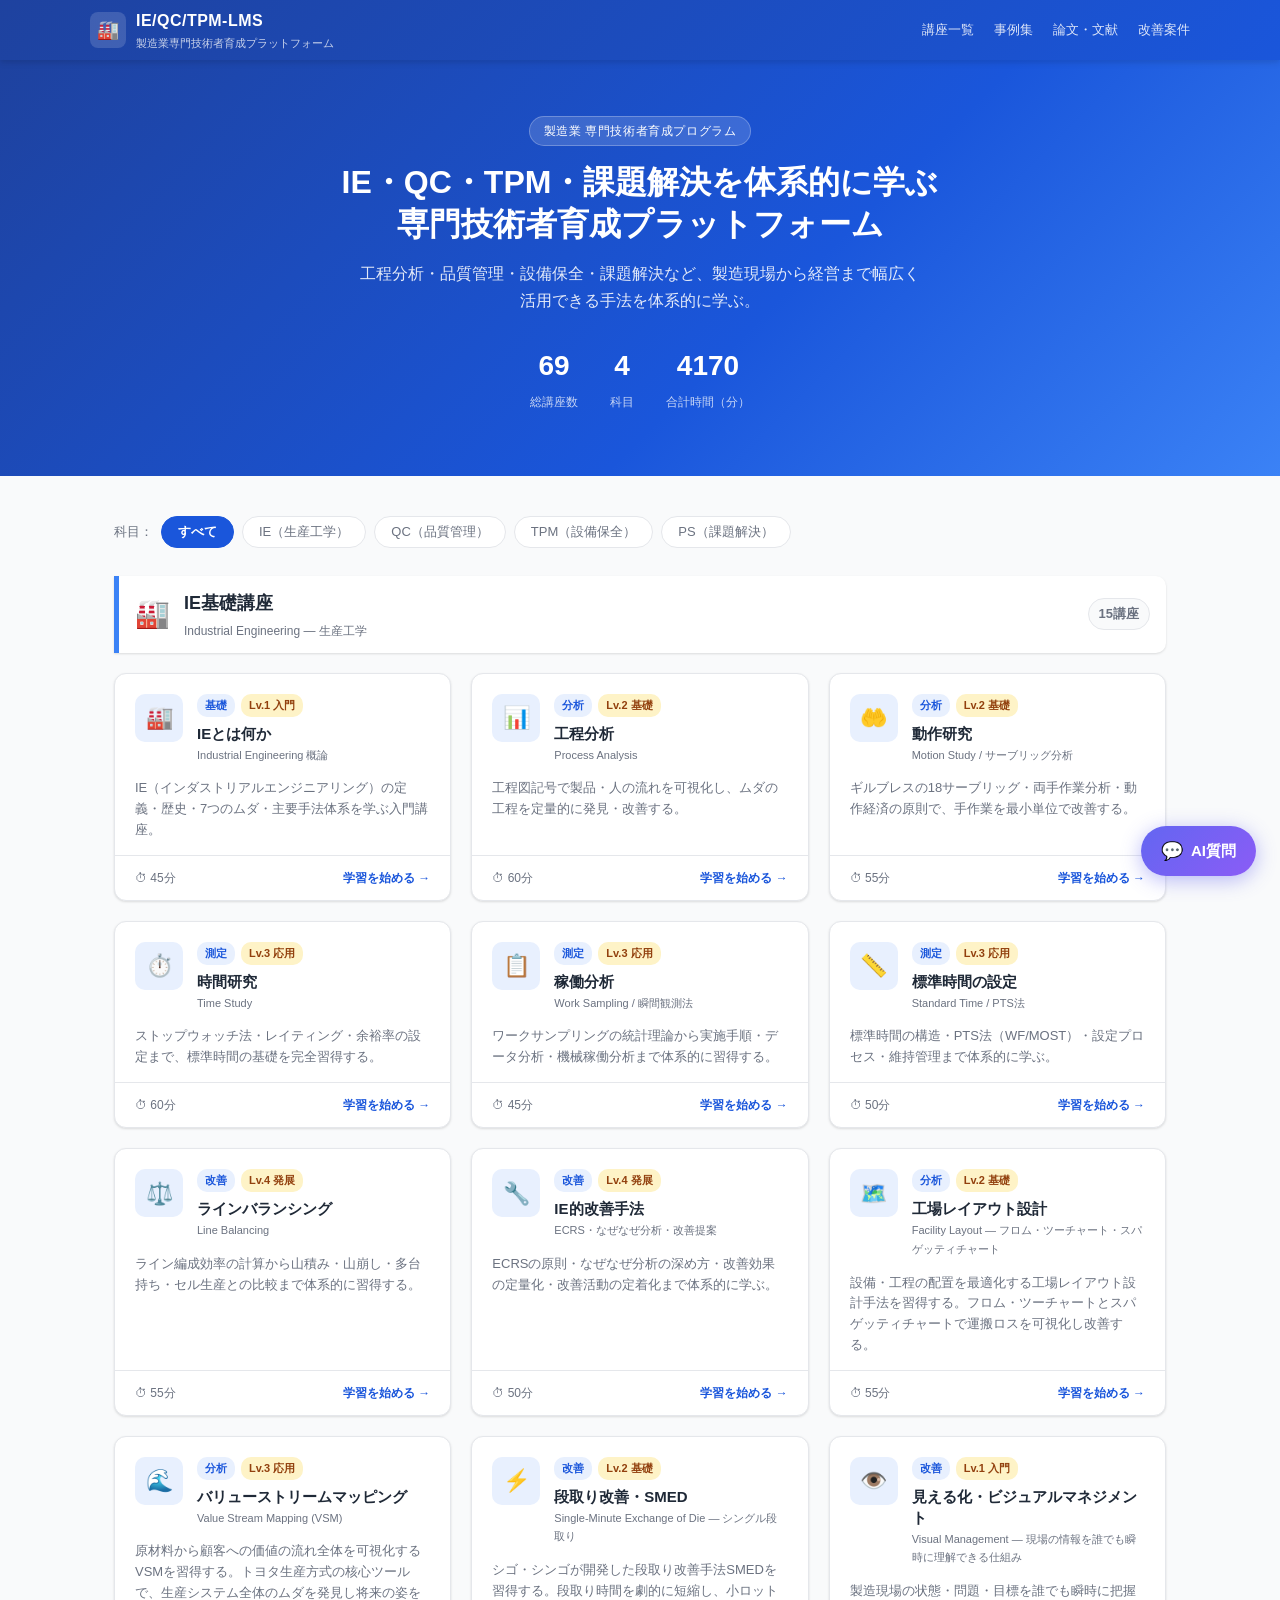
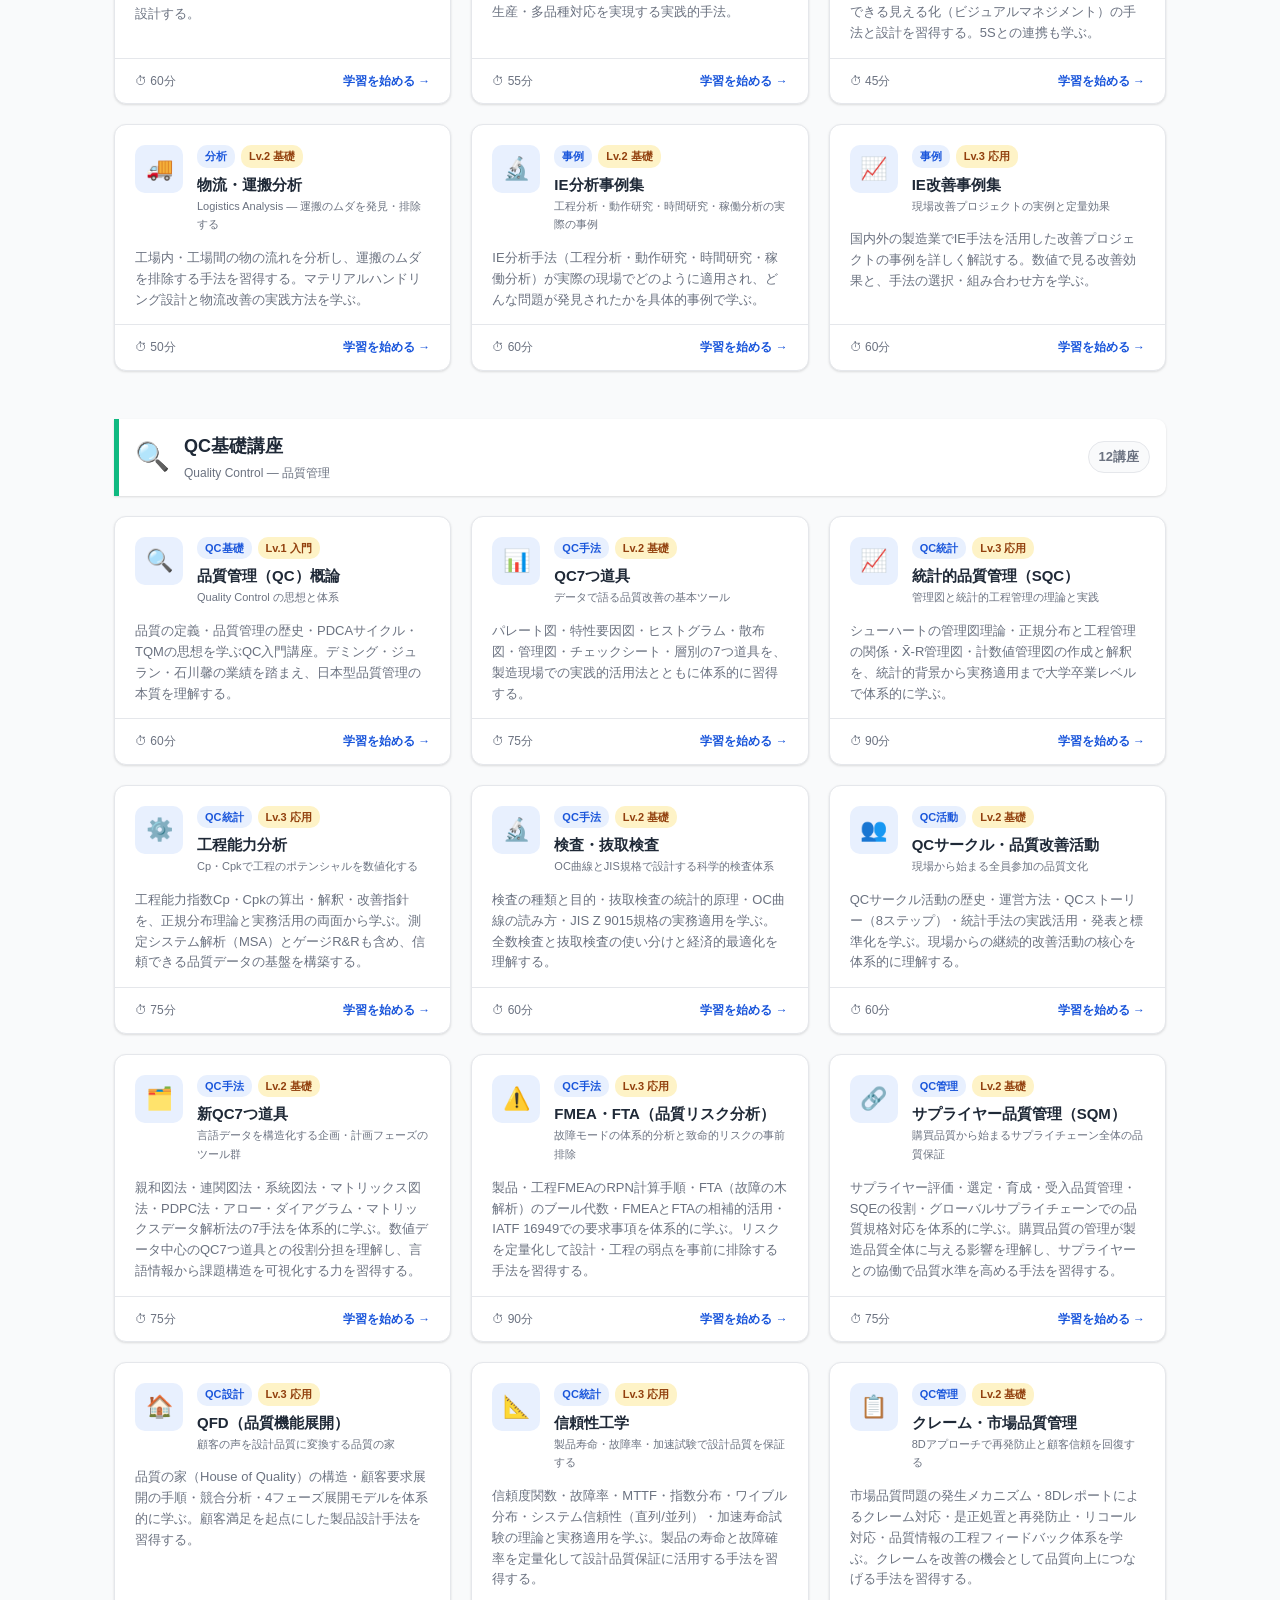
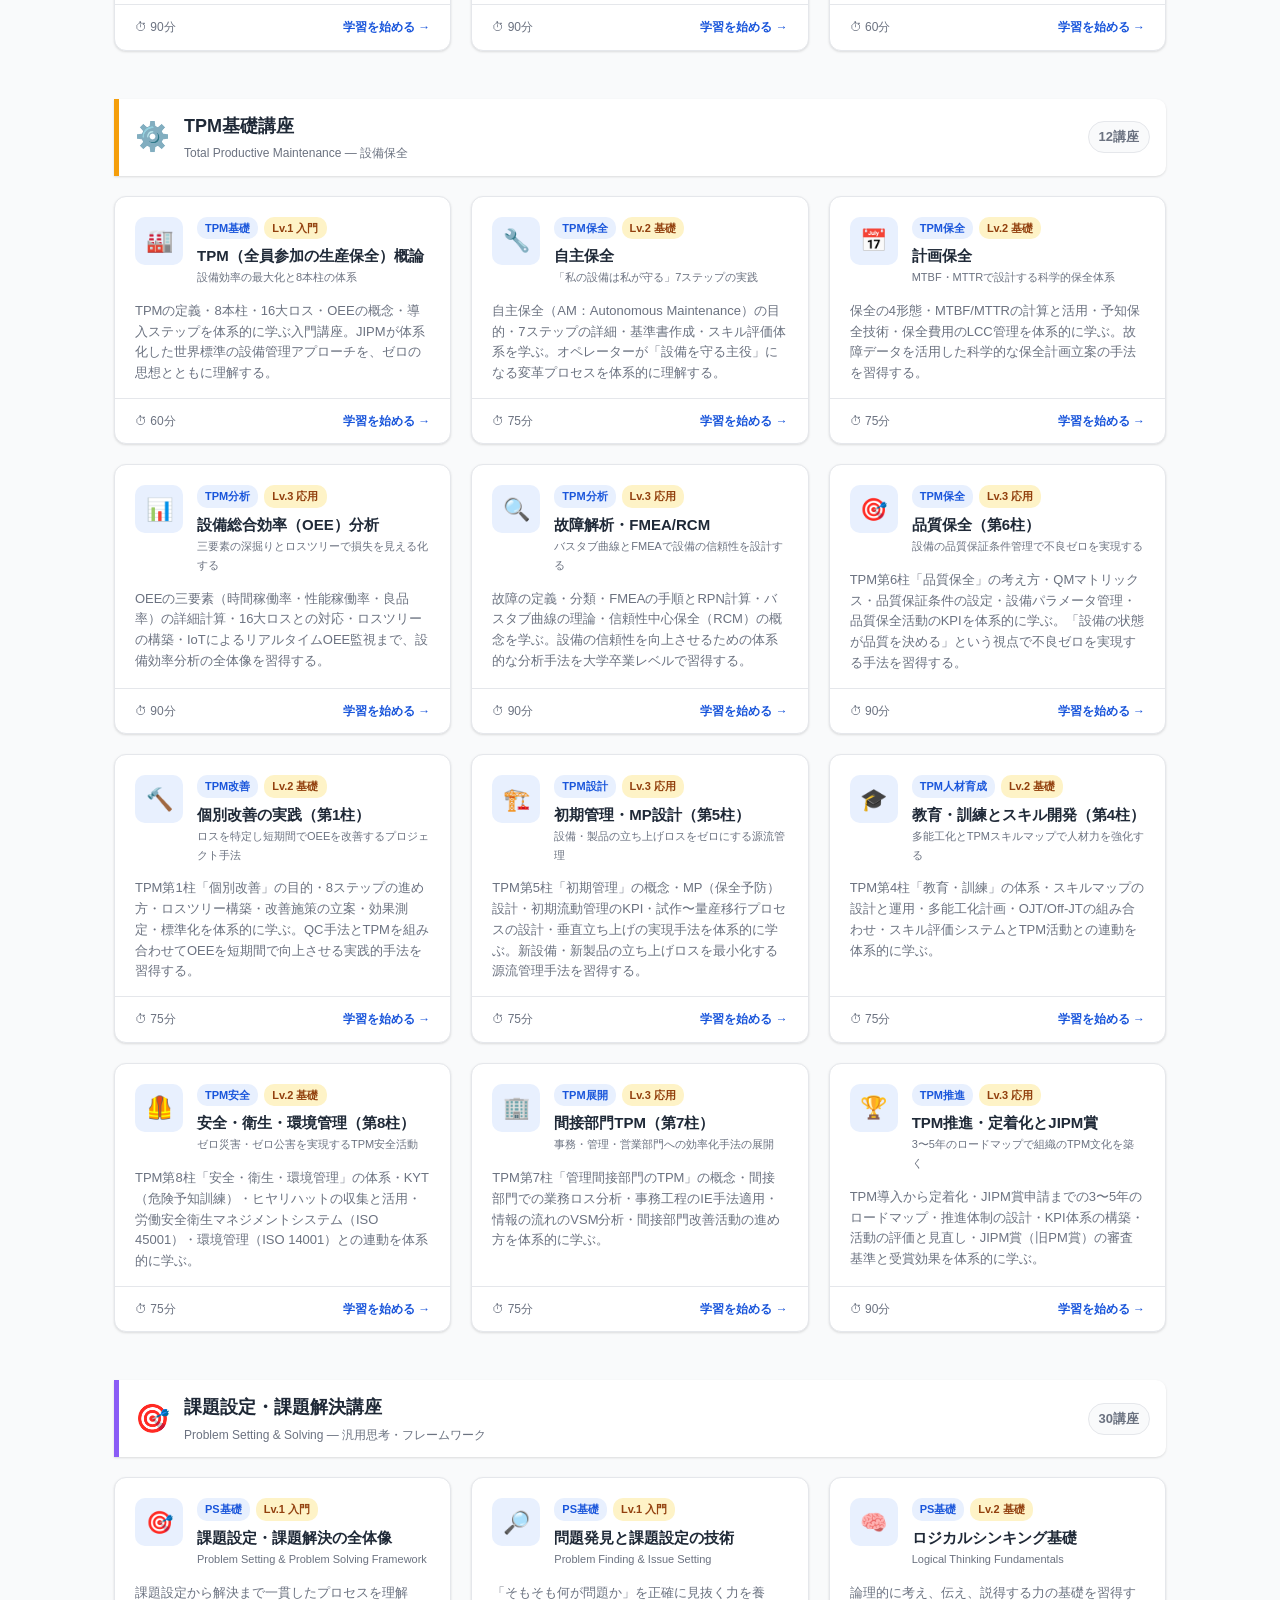
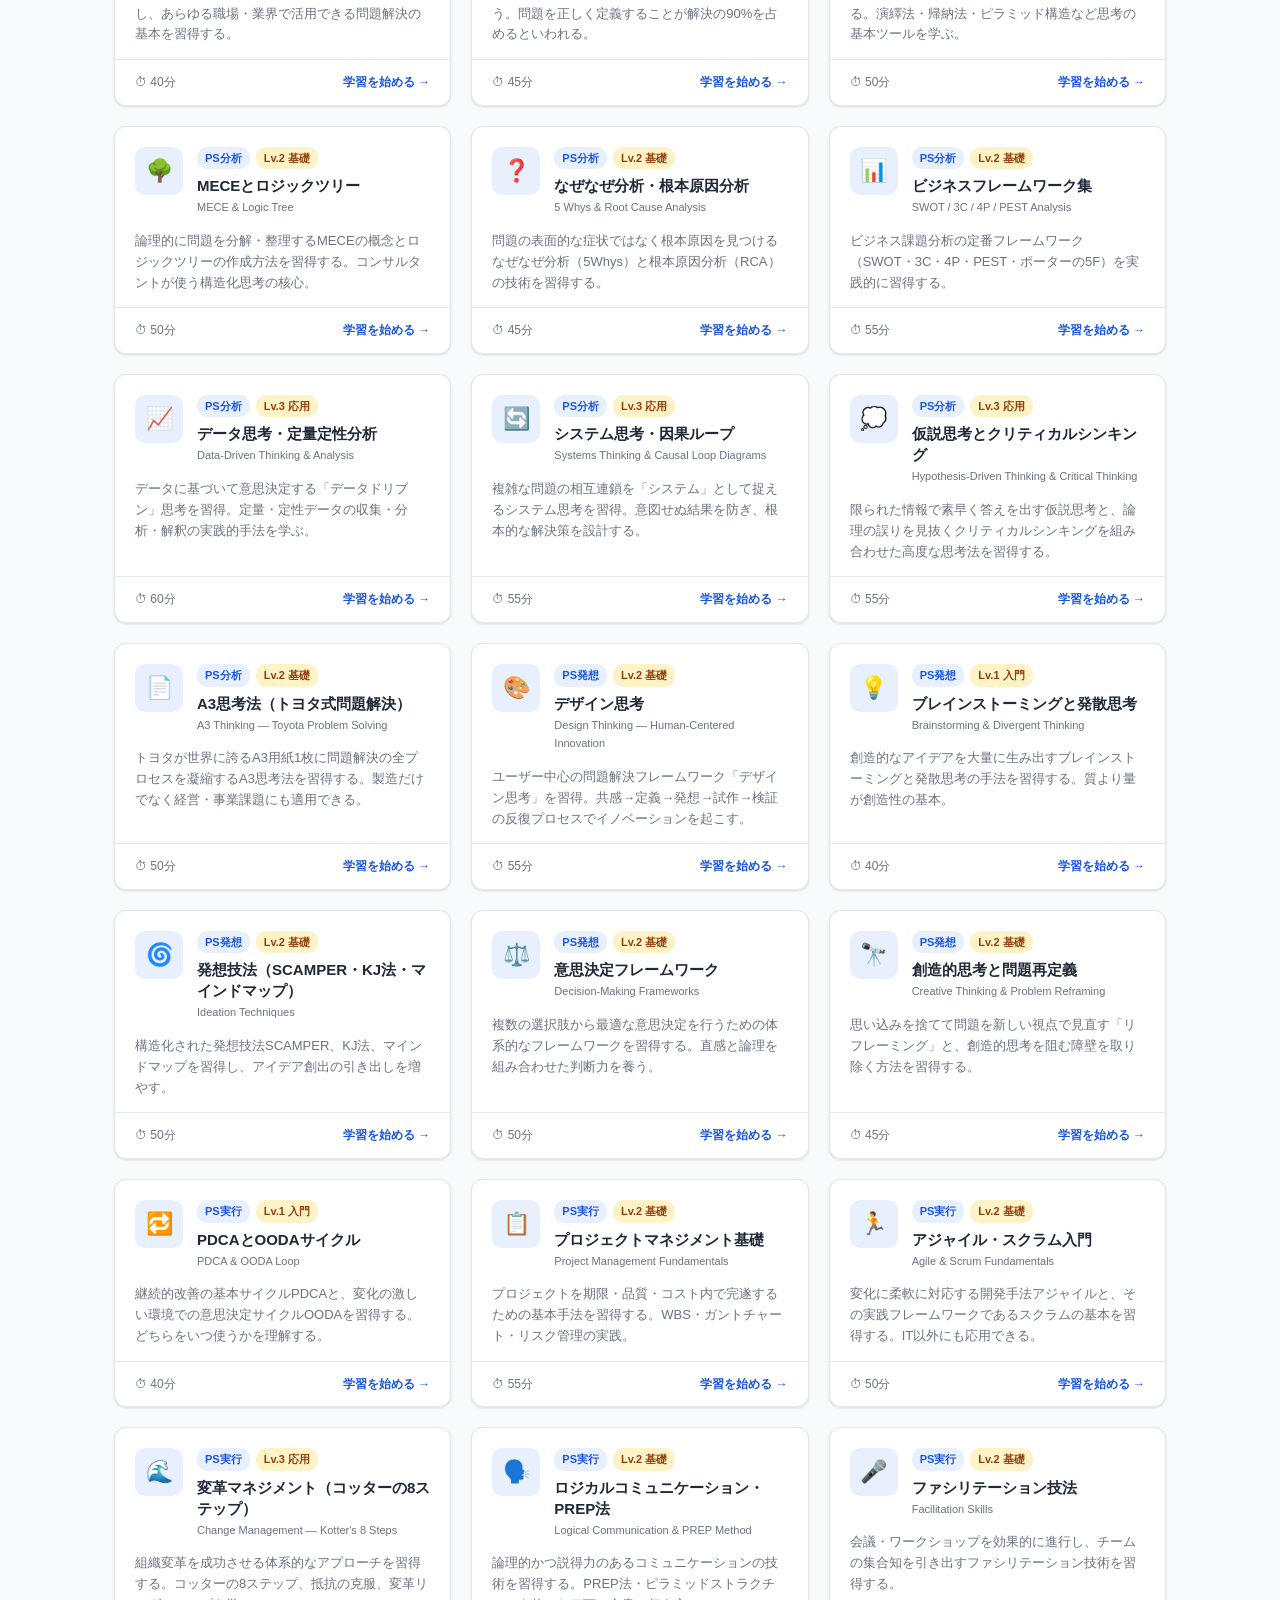
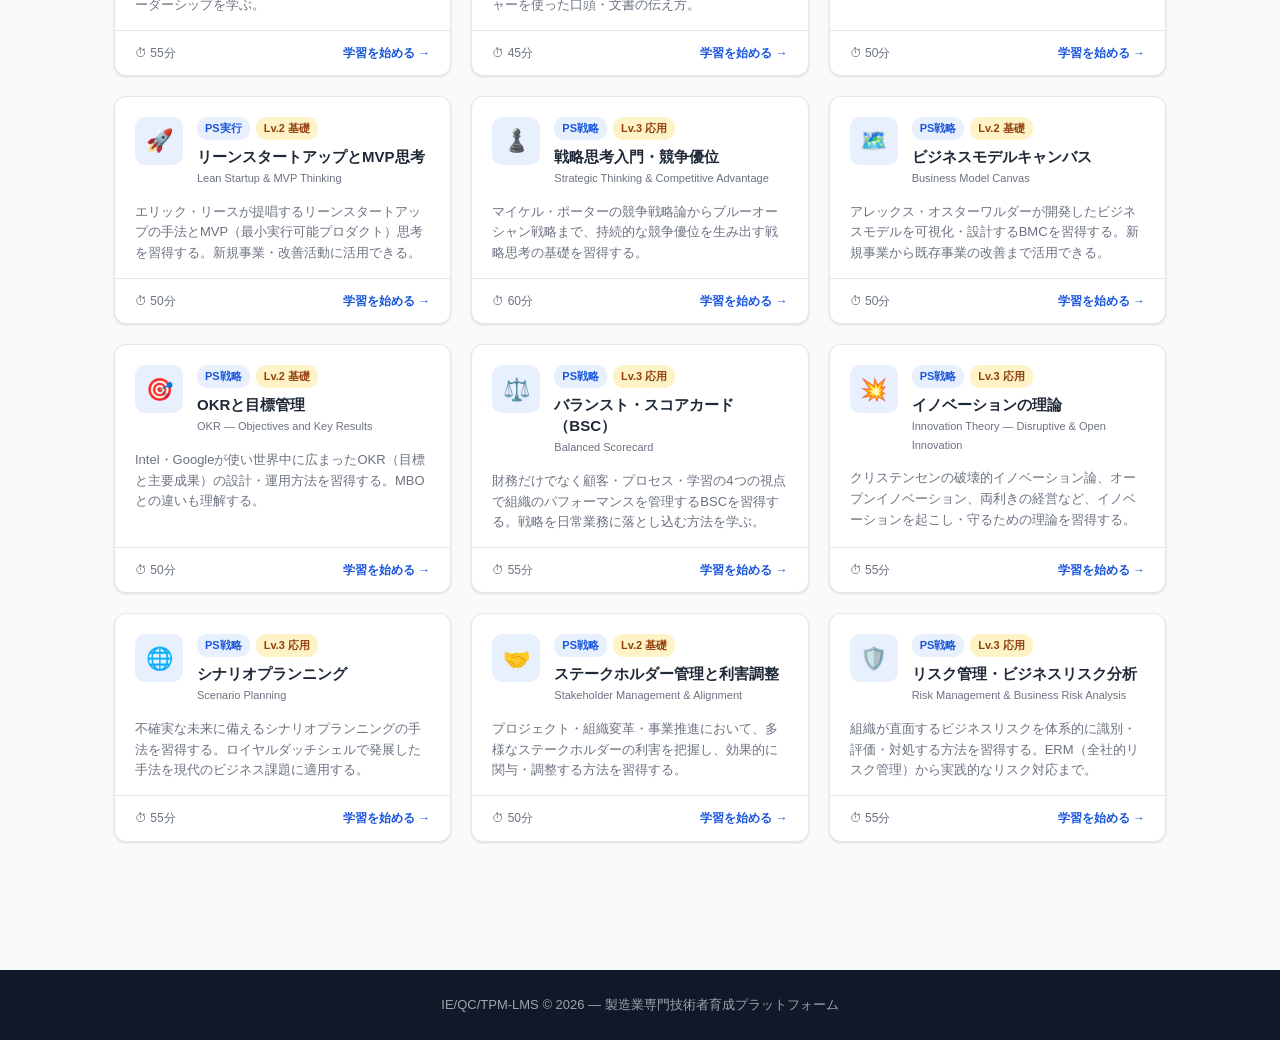
==== index.html @ da539827 "Initial commit: IE-LMS frontend" ====
<!DOCTYPE html>
<html lang="ja">
<head>
  <meta charset="UTF-8">
  <meta name="viewport" content="width=device-width, initial-scale=1.0">
  <title>IE/QC/TPM-LMS | 製造業専門技術者育成プラットフォーム</title>
  <link rel="stylesheet" href="style.css">
</head>
<body>

<header class="site-header">
  <div class="header-inner">
    <a href="index.html" class="site-logo">
      <div class="logo-icon">🏭</div>
      <div>
        <div class="logo-text">IE/QC/TPM-LMS</div>
        <div class="logo-sub">製造業専門技術者育成プラットフォーム</div>
      </div>
    </a>
    <nav class="header-nav">
      <a href="index.html" class="nav-link">講座一覧</a>
      <a href="cases.html" class="nav-link">事例集</a>
      <a href="papers.html" class="nav-link">論文・文献</a>
      <a href="improvements.html" class="nav-link">改善案件</a>
    </nav>
  </div>
</header>

<section class="hero">
  <div class="hero-badge">製造業 専門技術者育成プログラム</div>
  <h1>IE・QC・TPM・課題解決を体系的に学ぶ<br>専門技術者育成プラットフォーム</h1>
  <p>工程分析・品質管理・設備保全・課題解決など、製造現場から経営まで幅広く活用できる手法を体系的に学ぶ。</p>
  <div class="hero-stats">
    <div class="stat">
      <div class="stat-num" id="total-courses">0</div>
      <div class="stat-label">総講座数</div>
    </div>
    <div class="stat">
      <div class="stat-num">4</div>
      <div class="stat-label">科目</div>
    </div>
    <div class="stat">
      <div class="stat-num" id="total-minutes">0</div>
      <div class="stat-label">合計時間（分）</div>
    </div>
  </div>
</section>

<main class="main-content">

  <div class="filter-row">
    <span class="filter-label">科目：</span>
    <button class="filter-btn active" data-filter="all">すべて</button>
    <button class="filter-btn" data-filter="IE">IE（生産工学）</button>
    <button class="filter-btn" data-filter="QC">QC（品質管理）</button>
    <button class="filter-btn" data-filter="TPM">TPM（設備保全）</button>
    <button class="filter-btn" data-filter="PS">PS（課題解決）</button>
  </div>

  <div id="courses-container"></div>

</main>

<footer class="site-footer">
  <p>IE/QC/TPM-LMS &copy; 2026 — 製造業専門技術者育成プラットフォーム</p>
</footer>

<script src="data/ie_additional_courses.js"></script>
<script src="data/qc_courses.js"></script>
<script src="data/tpm_courses.js"></script>
<script src="data/ps_courses.js"></script>
<script src="data/courses.js"></script>
<script>
  const LEVEL_LABELS = ['', '入門', '基礎', '応用', '発展'];
  const SUBJECT_CONFIG = {
    IE:  { label: 'IE基礎講座',  subtitle: 'Industrial Engineering — 生産工学', icon: '🏭', color: '#3b82f6' },
    QC:  { label: 'QC基礎講座',  subtitle: 'Quality Control — 品質管理',        icon: '🔍', color: '#10b981' },
    TPM: { label: 'TPM基礎講座', subtitle: 'Total Productive Maintenance — 設備保全', icon: '⚙️', color: '#f59e0b' },
    PS:  { label: '課題設定・課題解決講座', subtitle: 'Problem Setting & Solving — 汎用思考・フレームワーク', icon: '🎯', color: '#8b5cf6' },
  };

  function getCourseSubject(c) {
    return c.subject || 'IE';
  }

  function calcTotalMinutes() {
    return COURSES.reduce((sum, c) => {
      const m = parseInt(c.duration);
      return sum + (isNaN(m) ? 0 : m);
    }, 0);
  }

  function renderCard(c) {
    return `
      <a href="course.html?id=${c.id}" class="course-card">
        <div class="card-header">
          <div class="card-icon">${c.icon}</div>
          <div class="card-meta">
            <div class="card-badges">
              <span class="badge badge-category">${c.category}</span>
              <span class="badge badge-level">Lv.${c.level} ${LEVEL_LABELS[c.level]}</span>
            </div>
            <div class="card-title">${c.title}</div>
            <div class="card-subtitle">${c.subtitle}</div>
          </div>
        </div>
        <div class="card-body">
          <div class="card-desc">${c.description}</div>
        </div>
        <div class="card-footer">
          <span class="card-duration">⏱ ${c.duration}</span>
          <span class="card-cta">学習を始める →</span>
        </div>
      </a>
    `;
  }

  function renderSubjectSection(subject, courses) {
    const cfg = SUBJECT_CONFIG[subject] || { label: subject + '講座', subtitle: '', icon: '📚', color: '#6b7280' };
    return `
      <div class="subject-section" data-subject="${subject}">
        <div class="subject-header" style="border-left-color: ${cfg.color}">
          <div class="subject-header-left">
            <span class="subject-icon">${cfg.icon}</span>
            <div>
              <div class="subject-title">${cfg.label}</div>
              <div class="subject-subtitle">${cfg.subtitle}</div>
            </div>
          </div>
          <span class="subject-count">${courses.length}講座</span>
        </div>
        <div class="courses-grid">
          ${courses.map(renderCard).join('')}
        </div>
      </div>
    `;
  }

  function renderAll(filter) {
    const container = document.getElementById('courses-container');
    const filtered = filter === 'all' ? COURSES : COURSES.filter(c => getCourseSubject(c) === filter);

    if (filter !== 'all') {
      // 単一科目の場合はグリッドのみ
      container.innerHTML = `<div class="courses-grid">${filtered.map(renderCard).join('')}</div>`;
      return;
    }

    // すべて表示の場合は科目別セクション
    const subjects = ['IE', 'QC', 'TPM', 'PS'];
    container.innerHTML = subjects.map(subj => {
      const subCourses = filtered.filter(c => getCourseSubject(c) === subj);
      return subCourses.length > 0 ? renderSubjectSection(subj, subCourses) : '';
    }).join('');
  }

  // Init stats
  document.getElementById('total-courses').textContent = COURSES.length;
  document.getElementById('total-minutes').textContent = calcTotalMinutes();

  // Filter buttons
  document.querySelectorAll('.filter-btn').forEach(btn => {
    btn.addEventListener('click', () => {
      document.querySelectorAll('.filter-btn').forEach(b => b.classList.remove('active'));
      btn.classList.add('active');
      renderAll(btn.dataset.filter);
    });
  });

  renderAll('all');
</script>


<link rel="stylesheet" href="chat-widget.css">
<script src="chat-widget.js"></script>
</body>
</html>
---- style.css ----
* {
  box-sizing: border-box;
  margin: 0;
  padding: 0;
}

:root {
  --primary: #1a56db;
  --primary-dark: #1e429f;
  --primary-light: #e8f0fe;
  --accent: #f97316;
  --text: #1f2937;
  --text-muted: #6b7280;
  --border: #e5e7eb;
  --bg: #f9fafb;
  --white: #ffffff;
  --success: #059669;
  --shadow: 0 1px 3px rgba(0,0,0,0.08), 0 1px 2px rgba(0,0,0,0.05);
  --shadow-md: 0 4px 6px rgba(0,0,0,0.07), 0 2px 4px rgba(0,0,0,0.05);
  --shadow-lg: 0 10px 15px rgba(0,0,0,0.08), 0 4px 6px rgba(0,0,0,0.04);
}

body {
  font-family: 'Hiragino Sans', 'Noto Sans JP', 'Yu Gothic', -apple-system, sans-serif;
  background: var(--bg);
  color: var(--text);
  line-height: 1.7;
  font-size: 15px;
}

/* ===== HEADER ===== */
.site-header {
  background: linear-gradient(135deg, var(--primary-dark) 0%, var(--primary) 100%);
  color: var(--white);
  padding: 0 24px;
  position: sticky;
  top: 0;
  z-index: 100;
  box-shadow: var(--shadow-md);
}

.header-inner {
  max-width: 1100px;
  margin: 0 auto;
  display: flex;
  align-items: center;
  justify-content: space-between;
  height: 60px;
}

.site-logo {
  display: flex;
  align-items: center;
  gap: 10px;
  text-decoration: none;
  color: var(--white);
}

.logo-icon {
  background: rgba(255,255,255,0.15);
  border-radius: 8px;
  width: 36px;
  height: 36px;
  display: flex;
  align-items: center;
  justify-content: center;
  font-size: 18px;
}

.logo-text {
  font-size: 16px;
  font-weight: 700;
  letter-spacing: 0.03em;
}

.logo-sub {
  font-size: 11px;
  opacity: 0.75;
  font-weight: 400;
}

.header-nav {
  display: flex;
  align-items: center;
  gap: 20px;
}

.nav-link {
  color: rgba(255,255,255,0.85);
  text-decoration: none;
  font-size: 13px;
  transition: color 0.2s;
}

.nav-link:hover {
  color: var(--white);
}

/* ===== HERO ===== */
.hero {
  background: linear-gradient(135deg, var(--primary-dark) 0%, var(--primary) 60%, #3b82f6 100%);
  color: var(--white);
  padding: 56px 24px 64px;
  text-align: center;
}

.hero-badge {
  display: inline-block;
  background: rgba(255,255,255,0.15);
  border: 1px solid rgba(255,255,255,0.25);
  border-radius: 20px;
  padding: 4px 14px;
  font-size: 12px;
  letter-spacing: 0.05em;
  margin-bottom: 16px;
}

.hero h1 {
  font-size: 32px;
  font-weight: 800;
  line-height: 1.3;
  margin-bottom: 14px;
}

.hero p {
  font-size: 16px;
  opacity: 0.88;
  max-width: 560px;
  margin: 0 auto 28px;
}

.hero-stats {
  display: flex;
  justify-content: center;
  gap: 32px;
  flex-wrap: wrap;
}

.stat {
  text-align: center;
}

.stat-num {
  font-size: 28px;
  font-weight: 800;
}

.stat-label {
  font-size: 12px;
  opacity: 0.75;
  margin-top: 2px;
}

/* ===== MAIN CONTENT ===== */
.main-content {
  max-width: 1100px;
  margin: 0 auto;
  padding: 40px 24px 80px;
}

/* ===== FILTER TABS ===== */
.filter-row {
  display: flex;
  align-items: center;
  gap: 8px;
  margin-bottom: 28px;
  flex-wrap: wrap;
}

.filter-label {
  font-size: 13px;
  color: var(--text-muted);
  font-weight: 500;
}

.filter-btn {
  padding: 6px 16px;
  border-radius: 20px;
  border: 1px solid var(--border);
  background: var(--white);
  color: var(--text-muted);
  font-size: 13px;
  cursor: pointer;
  transition: all 0.18s;
  font-family: inherit;
}

.filter-btn:hover {
  border-color: var(--primary);
  color: var(--primary);
}

.filter-btn.active {
  background: var(--primary);
  border-color: var(--primary);
  color: var(--white);
  font-weight: 600;
}

/* ===== SUBJECT SECTION HEADERS ===== */
.subject-section {
  margin-bottom: 48px;
}

.subject-header {
  display: flex;
  align-items: center;
  justify-content: space-between;
  border-left: 5px solid var(--primary);
  padding: 12px 16px;
  background: var(--white);
  border-radius: 0 10px 10px 0;
  margin-bottom: 20px;
  box-shadow: var(--shadow);
}

.subject-header-left {
  display: flex;
  align-items: center;
  gap: 14px;
}

.subject-icon {
  font-size: 28px;
  line-height: 1;
}

.subject-title {
  font-size: 18px;
  font-weight: 700;
  color: var(--text);
}

.subject-subtitle {
  font-size: 12px;
  color: var(--text-muted);
  margin-top: 2px;
}

.subject-count {
  font-size: 13px;
  font-weight: 600;
  color: var(--text-muted);
  background: var(--bg);
  padding: 4px 10px;
  border-radius: 20px;
  border: 1px solid var(--border);
}

/* ===== PS subject filter active color ===== */
.filter-btn[data-filter="PS"].active {
  background: #8b5cf6;
  color: #fff;
  border-color: #8b5cf6;
}

/* ===== COURSE GRID ===== */
.section-title {
  font-size: 20px;
  font-weight: 700;
  margin-bottom: 20px;
  display: flex;
  align-items: center;
  gap: 10px;
}

.section-title::after {
  content: '';
  flex: 1;
  height: 1px;
  background: var(--border);
}

.courses-grid {
  display: grid;
  grid-template-columns: repeat(auto-fill, minmax(300px, 1fr));
  gap: 20px;
}

.course-card {
  background: var(--white);
  border: 1px solid var(--border);
  border-radius: 12px;
  overflow: hidden;
  box-shadow: var(--shadow);
  transition: box-shadow 0.2s, transform 0.2s;
  display: flex;
  flex-direction: column;
  text-decoration: none;
  color: inherit;
}

.course-card:hover {
  box-shadow: var(--shadow-lg);
  transform: translateY(-2px);
}

.card-header {
  padding: 20px 20px 14px;
  display: flex;
  align-items: flex-start;
  gap: 14px;
}

.card-icon {
  width: 48px;
  height: 48px;
  border-radius: 10px;
  background: var(--primary-light);
  display: flex;
  align-items: center;
  justify-content: center;
  font-size: 22px;
  flex-shrink: 0;
}

.card-meta {
  flex: 1;
}

.card-badges {
  display: flex;
  gap: 6px;
  margin-bottom: 6px;
}

.badge {
  font-size: 11px;
  padding: 2px 8px;
  border-radius: 10px;
  font-weight: 600;
}

.badge-category {
  background: var(--primary-light);
  color: var(--primary);
}

.badge-level {
  background: #fef3c7;
  color: #92400e;
}

.card-title {
  font-size: 15px;
  font-weight: 700;
  line-height: 1.4;
  margin-bottom: 2px;
}

.card-subtitle {
  font-size: 11px;
  color: var(--text-muted);
}

.card-body {
  padding: 0 20px 14px;
  flex: 1;
}

.card-desc {
  font-size: 13px;
  color: var(--text-muted);
  line-height: 1.6;
}

.card-footer {
  padding: 12px 20px;
  border-top: 1px solid var(--border);
  display: flex;
  align-items: center;
  justify-content: space-between;
}

.card-duration {
  font-size: 12px;
  color: var(--text-muted);
  display: flex;
  align-items: center;
  gap: 4px;
}

.card-cta {
  font-size: 12px;
  font-weight: 600;
  color: var(--primary);
  display: flex;
  align-items: center;
  gap: 4px;
}

/* ===== COURSE DETAIL PAGE ===== */
.back-link {
  display: inline-flex;
  align-items: center;
  gap: 6px;
  color: var(--primary);
  text-decoration: none;
  font-size: 14px;
  font-weight: 500;
  margin-bottom: 24px;
  transition: opacity 0.2s;
}

.back-link:hover {
  opacity: 0.75;
}

.course-layout {
  display: grid;
  grid-template-columns: 1fr 280px;
  gap: 32px;
  align-items: start;
}

@media (max-width: 768px) {
  .course-layout {
    grid-template-columns: 1fr;
  }
}

.course-main {}

.course-hero {
  background: linear-gradient(135deg, var(--primary-dark) 0%, var(--primary) 100%);
  color: var(--white);
  border-radius: 14px;
  padding: 32px;
  margin-bottom: 28px;
}

.course-hero-icon {
  font-size: 40px;
  margin-bottom: 14px;
}

.course-hero-badge {
  display: inline-flex;
  gap: 8px;
  margin-bottom: 12px;
}

.course-hero h1 {
  font-size: 24px;
  font-weight: 800;
  margin-bottom: 6px;
  line-height: 1.3;
}

.course-hero-sub {
  font-size: 14px;
  opacity: 0.8;
  margin-bottom: 16px;
}

.course-hero-desc {
  font-size: 15px;
  opacity: 0.9;
  line-height: 1.7;
}

.course-hero-meta {
  display: flex;
  gap: 20px;
  margin-top: 20px;
  font-size: 13px;
  opacity: 0.85;
}

/* ===== OBJECTIVES ===== */
.objectives-box {
  background: var(--white);
  border: 1px solid var(--border);
  border-radius: 12px;
  padding: 22px 24px;
  margin-bottom: 24px;
  box-shadow: var(--shadow);
}

.objectives-box h3 {
  font-size: 14px;
  font-weight: 700;
  color: var(--primary);
  margin-bottom: 12px;
  display: flex;
  align-items: center;
  gap: 6px;
}

.objectives-list {
  list-style: none;
}

.objectives-list li {
  display: flex;
  align-items: flex-start;
  gap: 8px;
  font-size: 14px;
  padding: 5px 0;
}

.objectives-list li::before {
  content: '✓';
  color: var(--success);
  font-weight: 700;
  flex-shrink: 0;
  margin-top: 1px;
}

/* ===== SECTION CONTENT ===== */
.section-block {
  background: var(--white);
  border: 1px solid var(--border);
  border-radius: 12px;
  margin-bottom: 20px;
  box-shadow: var(--shadow);
  overflow: hidden;
}

/* Audio player panel */
.audio-panel {
  background: linear-gradient(135deg, #f0f0ff 0%, #faf5ff 100%);
  border: 1.5px solid #c4b5fd;
  border-radius: 14px;
  margin-bottom: 24px;
  overflow: hidden;
}

.audio-panel-header {
  display: flex;
  align-items: center;
  gap: 12px;
  padding: 16px 20px;
  border-bottom: 1px solid #ddd6fe;
}

.audio-panel-icon {
  font-size: 28px;
  line-height: 1;
}

.audio-panel-title {
  font-size: 15px;
  font-weight: 700;
  color: #4f46e5;
}

.audio-panel-sub {
  font-size: 12px;
  color: #7c3aed;
  margin-top: 2px;
}

.audio-panel-status {
  margin-left: auto;
  font-size: 12px;
  font-weight: 600;
  color: #94a3b8;
  background: #f1f5f9;
  border-radius: 20px;
  padding: 4px 12px;
  transition: background 0.2s, color 0.2s;
}

.audio-panel-status.is-playing {
  background: #dcfce7;
  color: #16a34a;
}

.audio-panel-tracks {
  display: flex;
  flex-direction: column;
  padding: 8px;
  gap: 4px;
}

.audio-track-btn {
  display: flex;
  align-items: center;
  gap: 12px;
  width: 100%;
  padding: 10px 12px;
  border: 1.5px solid transparent;
  border-radius: 10px;
  background: transparent;
  cursor: pointer;
  text-align: left;
  transition: background 0.15s, border-color 0.15s;
}

.audio-track-btn:hover {
  background: rgba(99, 102, 241, 0.07);
  border-color: #c4b5fd;
}

.audio-track-btn.is-playing {
  background: #6366f1;
  border-color: #6366f1;
  color: #fff;
}

.audio-track-btn.is-paused {
  background: #fef3c7;
  border-color: #f59e0b;
}

.audio-track-num {
  font-size: 11px;
  font-weight: 700;
  color: #8b5cf6;
  background: #ede9fe;
  border-radius: 50%;
  width: 22px;
  height: 22px;
  display: flex;
  align-items: center;
  justify-content: center;
  flex-shrink: 0;
}

.audio-track-btn.is-playing .audio-track-num {
  background: rgba(255,255,255,0.25);
  color: #fff;
}

.audio-track-title {
  flex: 1;
  font-size: 13.5px;
  font-weight: 500;
  color: #1e293b;
}

.audio-track-btn.is-playing .audio-track-title {
  color: #fff;
  font-weight: 600;
}

.audio-track-icon {
  font-size: 11px;
  color: #6366f1;
  flex-shrink: 0;
}

.audio-track-btn.is-playing .audio-track-icon {
  color: #fff;
}

.section-playing-badge {
  font-size: 11px;
  background: #6366f1;
  color: #fff;
  border-radius: 20px;
  padding: 2px 10px;
  font-weight: 600;
}

.section-block-header {
  padding: 16px 24px;
  background: var(--bg);
  border-bottom: 1px solid var(--border);
  font-size: 16px;
  font-weight: 700;
  display: flex;
  align-items: center;
  justify-content: space-between;
  gap: 12px;
}


.section-block-body {
  padding: 20px 24px;
}

.section-block-body p {
  margin-bottom: 12px;
}

.section-block-body p:last-child {
  margin-bottom: 0;
}

/* Markdown-like rendering */
.md-content h1, .md-content h2, .md-content h3 {
  font-weight: 700;
  margin: 16px 0 8px;
  line-height: 1.4;
}

.md-content h1 { font-size: 20px; }
.md-content h2 { font-size: 18px; }
.md-content h3 { font-size: 16px; color: var(--primary); }

.md-content p { margin-bottom: 10px; line-height: 1.75; }

.md-content ul, .md-content ol {
  padding-left: 20px;
  margin-bottom: 12px;
}

.md-content li { margin-bottom: 4px; line-height: 1.65; }

.md-content table {
  width: 100%;
  border-collapse: collapse;
  font-size: 13px;
  margin: 14px 0;
}

.md-content th {
  background: var(--primary-light);
  color: var(--primary-dark);
  padding: 8px 12px;
  text-align: left;
  font-weight: 700;
  border: 1px solid #c3d4f8;
}

.md-content td {
  padding: 8px 12px;
  border: 1px solid var(--border);
  vertical-align: top;
}

.md-content tr:nth-child(even) td {
  background: var(--bg);
}

.md-content code {
  background: #f1f5f9;
  border: 1px solid #e2e8f0;
  border-radius: 4px;
  padding: 1px 5px;
  font-size: 12px;
  font-family: 'SF Mono', 'Fira Code', monospace;
}

.md-content pre {
  background: #1e293b;
  color: #e2e8f0;
  border-radius: 8px;
  padding: 16px;
  font-size: 12px;
  line-height: 1.7;
  overflow-x: auto;
  margin: 14px 0;
  font-family: 'SF Mono', 'Fira Code', monospace;
}

.md-content pre code {
  background: none;
  border: none;
  padding: 0;
  font-size: 12px;
  color: inherit;
}

.md-content strong { font-weight: 700; }

/* ===== SIDEBAR ===== */
.course-sidebar {}

.sidebar-card {
  background: var(--white);
  border: 1px solid var(--border);
  border-radius: 12px;
  padding: 20px;
  box-shadow: var(--shadow);
  margin-bottom: 16px;
  position: sticky;
  top: 80px;
}

.sidebar-card h4 {
  font-size: 13px;
  font-weight: 700;
  color: var(--text-muted);
  text-transform: uppercase;
  letter-spacing: 0.05em;
  margin-bottom: 14px;
}

.toc-list {
  list-style: none;
}

.toc-item {
  border-bottom: 1px solid var(--border);
}

.toc-item:last-child {
  border-bottom: none;
}

.toc-link {
  display: block;
  padding: 9px 0;
  font-size: 13px;
  color: var(--text-muted);
  text-decoration: none;
  transition: color 0.2s;
  cursor: pointer;
}

.toc-link:hover {
  color: var(--primary);
}

.toc-link.active {
  color: var(--primary);
  font-weight: 600;
}

.related-courses {}

.related-link {
  display: flex;
  align-items: center;
  gap: 10px;
  padding: 9px 0;
  border-bottom: 1px solid var(--border);
  text-decoration: none;
  color: inherit;
  transition: color 0.18s;
}

.related-link:last-child {
  border-bottom: none;
}

.related-link:hover {
  color: var(--primary);
}

.related-icon {
  font-size: 18px;
}

.related-info {
  flex: 1;
}

.related-title {
  font-size: 13px;
  font-weight: 600;
  line-height: 1.3;
}

.related-cat {
  font-size: 11px;
  color: var(--text-muted);
}

/* ===== LEVEL DOTS ===== */
.level-dots {
  display: flex;
  gap: 3px;
}

.dot {
  width: 8px;
  height: 8px;
  border-radius: 50%;
  background: rgba(255,255,255,0.3);
}

.dot.filled {
  background: var(--white);
}

/* ===== FOOTER ===== */
.site-footer {
  background: #111827;
  color: #9ca3af;
  text-align: center;
  padding: 24px;
  font-size: 13px;
}

/* ===== CALLOUT BOXES ===== */
.callout {
  border-radius: 10px;
  margin: 16px 0;
  overflow: hidden;
  border-left: 4px solid;
}

.callout-header {
  padding: 8px 14px;
  font-size: 12px;
  font-weight: 800;
  letter-spacing: 0.04em;
  text-transform: uppercase;
}

.callout-body {
  padding: 12px 14px;
  font-size: 14px;
}

.callout-body p { margin-bottom: 6px; }
.callout-body p:last-child { margin-bottom: 0; }
.callout-body ul { padding-left: 18px; }

.callout-tip { background: #fffbeb; border-color: #f59e0b; }
.callout-tip .callout-header { background: #fef3c7; color: #92400e; }

.callout-point { background: #eff6ff; border-color: var(--primary); }
.callout-point .callout-header { background: var(--primary-light); color: var(--primary-dark); }

.callout-warn { background: #fff1f2; border-color: #f43f5e; }
.callout-warn .callout-header { background: #ffe4e6; color: #9f1239; }

.callout-example { background: #f0fdf4; border-color: #22c55e; }
.callout-example .callout-header { background: #dcfce7; color: #166534; }

.callout-formula { background: #faf5ff; border-color: #a855f7; }
.callout-formula .callout-header { background: #f3e8ff; color: #7e22ce; }

/* Ordered list */
.md-content ol {
  padding-left: 20px;
  margin-bottom: 12px;
  counter-reset: none;
}

.md-content ol li { margin-bottom: 5px; line-height: 1.65; }

/* HR */
.md-content hr { border: none; border-top: 1px solid var(--border); margin: 20px 0; }

/* ===== QUIZ ===== */
.quiz-box {
  background: var(--white);
  border: 2px solid var(--primary);
  border-radius: 14px;
  margin-top: 28px;
  overflow: hidden;
  box-shadow: var(--shadow-md);
}

.quiz-header {
  background: linear-gradient(135deg, var(--primary-dark) 0%, var(--primary) 100%);
  color: var(--white);
  padding: 20px 24px;
  display: flex;
  align-items: center;
  gap: 14px;
}

.quiz-icon { font-size: 28px; }

.quiz-title { font-size: 18px; font-weight: 800; }

.quiz-subtitle { font-size: 13px; opacity: 0.8; margin-top: 2px; }

.quiz-body { padding: 20px 24px; }

.quiz-question { margin-bottom: 24px; }

.quiz-q-num {
  font-size: 11px;
  font-weight: 700;
  color: var(--primary);
  text-transform: uppercase;
  letter-spacing: 0.05em;
  margin-bottom: 6px;
}

.quiz-q-text {
  font-size: 15px;
  font-weight: 600;
  margin-bottom: 12px;
  line-height: 1.5;
}

.quiz-options { display: flex; flex-direction: column; gap: 8px; }

.quiz-option {
  display: flex;
  align-items: center;
  gap: 10px;
  padding: 10px 14px;
  border: 1px solid var(--border);
  border-radius: 8px;
  cursor: pointer;
  transition: all 0.18s;
  font-size: 14px;
}

.quiz-option:hover { border-color: var(--primary); background: var(--primary-light); }

.quiz-option input[type="radio"] { accent-color: var(--primary); }

.quiz-option.correct {
  border-color: var(--success);
  background: #ecfdf5;
  color: #065f46;
  font-weight: 600;
}

.quiz-option.wrong {
  border-color: #ef4444;
  background: #fef2f2;
  color: #991b1b;
}

.quiz-feedback {
  font-size: 13px;
  margin-top: 8px;
  font-weight: 600;
  padding: 4px 0;
}

.quiz-feedback.correct { color: var(--success); }
.quiz-feedback.wrong { color: #ef4444; }

.quiz-footer {
  border-top: 1px solid var(--border);
  padding: 20px 24px;
  display: flex;
  align-items: center;
  gap: 16px;
  flex-wrap: wrap;
  background: var(--bg);
}

.quiz-score {
  display: flex;
  align-items: center;
  gap: 10px;
  font-size: 15px;
}

.quiz-score .pass { font-size: 28px; font-weight: 800; color: var(--success); }
.quiz-score .fail { font-size: 28px; font-weight: 800; color: #f97316; }
.quiz-score .score-detail { color: var(--text-muted); font-size: 14px; }

.quiz-submit-btn {
  padding: 9px 22px;
  background: var(--primary);
  color: var(--white);
  border: none;
  border-radius: 8px;
  font-size: 14px;
  font-weight: 600;
  cursor: pointer;
  font-family: inherit;
  transition: background 0.18s;
}

.quiz-submit-btn:hover { background: var(--primary-dark); }
.quiz-submit-btn:disabled { background: #9ca3af; cursor: default; }

.quiz-save-msg {
  font-size: 13px;
  color: var(--text-muted);
}

.quiz-save-msg.saved { color: var(--success); font-weight: 600; }

/* ===== IMPROVEMENTS PAGE ===== */
.page-header {
  margin-bottom: 28px;
}

.page-header h1 {
  font-size: 24px;
  font-weight: 800;
  margin-bottom: 6px;
}

.page-header p {
  color: var(--text-muted);
  font-size: 15px;
}

.form-card {
  background: var(--white);
  border: 1px solid var(--border);
  border-radius: 12px;
  padding: 28px;
  box-shadow: var(--shadow);
  margin-bottom: 32px;
}

.form-card h2 {
  font-size: 17px;
  font-weight: 700;
  margin-bottom: 20px;
  padding-bottom: 12px;
  border-bottom: 1px solid var(--border);
}

.form-grid {
  display: grid;
  grid-template-columns: 1fr 1fr;
  gap: 16px;
}

@media (max-width: 640px) { .form-grid { grid-template-columns: 1fr; } }

.form-group {
  display: flex;
  flex-direction: column;
  gap: 6px;
}

.form-group.full { grid-column: 1 / -1; }

.form-label {
  font-size: 13px;
  font-weight: 600;
  color: var(--text);
}

.form-label .req { color: #ef4444; margin-left: 3px; }

.form-input, .form-textarea, .form-select {
  padding: 9px 12px;
  border: 1px solid var(--border);
  border-radius: 8px;
  font-size: 14px;
  font-family: inherit;
  background: var(--white);
  color: var(--text);
  transition: border-color 0.18s;
}

.form-input:focus, .form-textarea:focus, .form-select:focus {
  outline: none;
  border-color: var(--primary);
  box-shadow: 0 0 0 3px rgba(26,86,219,0.1);
}

.form-textarea { min-height: 90px; resize: vertical; }

.form-hint { font-size: 12px; color: var(--text-muted); }

.form-row-inline {
  display: flex;
  gap: 8px;
  align-items: center;
}

.form-row-inline .form-input { flex: 1; }

.unit-label {
  font-size: 13px;
  color: var(--text-muted);
  white-space: nowrap;
}

.form-submit-btn {
  display: inline-flex;
  align-items: center;
  gap: 8px;
  padding: 11px 28px;
  background: var(--primary);
  color: var(--white);
  border: none;
  border-radius: 8px;
  font-size: 15px;
  font-weight: 700;
  cursor: pointer;
  font-family: inherit;
  transition: background 0.18s;
  margin-top: 20px;
}

.form-submit-btn:hover { background: var(--primary-dark); }
.form-submit-btn:disabled { background: #9ca3af; cursor: default; }

.upload-row {
  display: flex;
  flex-direction: column;
  gap: 6px;
}

.upload-input {
  padding: 6px 0;
  font-size: 13px;
}

/* Improvement list */
.impr-list { display: flex; flex-direction: column; gap: 16px; }

.impr-card {
  background: var(--white);
  border: 1px solid var(--border);
  border-radius: 12px;
  box-shadow: var(--shadow);
  overflow: hidden;
}

.impr-card-header {
  padding: 16px 20px;
  display: flex;
  align-items: flex-start;
  gap: 14px;
  border-bottom: 1px solid var(--border);
}

.impr-status-badge {
  padding: 3px 10px;
  border-radius: 10px;
  font-size: 11px;
  font-weight: 700;
  white-space: nowrap;
}

.status-open { background: #fef3c7; color: #92400e; }
.status-in_progress { background: var(--primary-light); color: var(--primary-dark); }
.status-completed { background: #ecfdf5; color: #065f46; }

.impr-process { font-size: 16px; font-weight: 700; flex: 1; }
.impr-date { font-size: 12px; color: var(--text-muted); white-space: nowrap; }

.impr-card-body { padding: 16px 20px; }

.impr-issue { font-size: 14px; color: var(--text); margin-bottom: 10px; }

.impr-metrics {
  display: flex;
  gap: 16px;
  flex-wrap: wrap;
  margin-bottom: 12px;
}

.impr-metric {
  font-size: 13px;
  background: var(--bg);
  border-radius: 6px;
  padding: 5px 10px;
}

.impr-metric-label { color: var(--text-muted); margin-right: 4px; }

.impr-claude {
  background: linear-gradient(135deg, #f0f4ff 0%, #faf0ff 100%);
  border: 1px solid #c3d4f8;
  border-radius: 8px;
  padding: 12px 14px;
  margin-top: 12px;
}

.impr-claude-label {
  font-size: 11px;
  font-weight: 700;
  color: var(--primary);
  text-transform: uppercase;
  letter-spacing: 0.04em;
  margin-bottom: 6px;
}

.impr-claude-text {
  font-size: 13px;
  line-height: 1.7;
  white-space: pre-wrap;
}

.impr-claude-pending {
  font-size: 13px;
  color: var(--text-muted);
  font-style: italic;
}

.impr-card-footer {
  padding: 10px 20px;
  border-top: 1px solid var(--border);
  background: var(--bg);
  display: flex;
  align-items: center;
  gap: 12px;
}

.impr-media-badge {
  font-size: 12px;
  color: var(--text-muted);
  display: flex;
  align-items: center;
  gap: 4px;
}

.impr-analyze-btn {
  margin-left: auto;
  padding: 5px 14px;
  background: var(--primary-light);
  color: var(--primary);
  border: 1px solid var(--primary);
  border-radius: 6px;
  font-size: 12px;
  font-weight: 600;
  cursor: pointer;
  font-family: inherit;
  transition: all 0.18s;
}

.impr-analyze-btn:hover { background: var(--primary); color: var(--white); }

.empty-state {
  text-align: center;
  padding: 60px 20px;
  color: var(--text-muted);
}

.empty-icon { font-size: 40px; margin-bottom: 12px; }
.empty-text { font-size: 16px; margin-bottom: 6px; }
.empty-sub { font-size: 13px; }

.tab-row {
  display: flex;
  gap: 4px;
  border-bottom: 1px solid var(--border);
  margin-bottom: 24px;
}

.tab-btn {
  padding: 10px 18px;
  border: none;
  background: none;
  font-size: 14px;
  font-weight: 600;
  color: var(--text-muted);
  cursor: pointer;
  border-bottom: 2px solid transparent;
  margin-bottom: -1px;
  font-family: inherit;
  transition: all 0.18s;
}

.tab-btn.active {
  color: var(--primary);
  border-bottom-color: var(--primary);
}

.alert {
  padding: 12px 16px;
  border-radius: 8px;
  font-size: 14px;
  margin-bottom: 20px;
}

.alert-error { background: #fef2f2; color: #991b1b; border: 1px solid #fca5a5; }
.alert-success { background: #ecfdf5; color: #065f46; border: 1px solid #6ee7b7; }

/* ===== RESPONSIVE ===== */
@media (max-width: 600px) {
  .hero h1 { font-size: 24px; }
  .courses-grid { grid-template-columns: 1fr; }
  .hero-stats { gap: 20px; }
}
---- chat-widget.css ----
/* ===== AI Chat Widget ===== */

#ai-chat-widget {
  position: fixed;
  bottom: 24px;
  right: 24px;
  z-index: 1000;
  font-family: -apple-system, BlinkMacSystemFont, 'Segoe UI', sans-serif;
}

/* FAB Button */
.ai-chat-fab {
  display: flex;
  align-items: center;
  gap: 8px;
  background: linear-gradient(135deg, #6366f1, #8b5cf6);
  color: #fff;
  border: none;
  border-radius: 50px;
  padding: 14px 20px;
  cursor: pointer;
  box-shadow: 0 4px 20px rgba(99, 102, 241, 0.45);
  transition: transform 0.2s, box-shadow 0.2s;
  font-size: 15px;
  font-weight: 600;
}

.ai-chat-fab:hover {
  transform: translateY(-2px);
  box-shadow: 0 6px 28px rgba(99, 102, 241, 0.55);
}

.ai-chat-fab--open .ai-chat-fab-icon {
  transform: rotate(15deg);
}

.ai-chat-fab-icon {
  font-size: 18px;
  transition: transform 0.2s;
}

/* Panel */
.ai-chat-panel {
  position: absolute;
  bottom: 70px;
  right: 0;
  width: 380px;
  max-height: 560px;
  background: #fff;
  border-radius: 16px;
  box-shadow: 0 8px 40px rgba(0, 0, 0, 0.18);
  display: flex;
  flex-direction: column;
  overflow: hidden;
  opacity: 0;
  pointer-events: none;
  transform: translateY(12px) scale(0.97);
  transition: opacity 0.22s ease, transform 0.22s ease;
}

.ai-chat-panel--open {
  opacity: 1;
  pointer-events: auto;
  transform: translateY(0) scale(1);
}

/* Header */
.ai-chat-header {
  background: linear-gradient(135deg, #6366f1, #8b5cf6);
  color: #fff;
  padding: 14px 16px;
  display: flex;
  align-items: center;
  justify-content: space-between;
  flex-shrink: 0;
}

.ai-chat-header-left {
  display: flex;
  align-items: center;
  gap: 10px;
}

.ai-chat-avatar {
  font-size: 26px;
  line-height: 1;
}

.ai-chat-title {
  font-size: 14px;
  font-weight: 700;
}

.ai-chat-subtitle {
  font-size: 11px;
  opacity: 0.85;
  margin-top: 1px;
}

.ai-chat-header-actions {
  display: flex;
  gap: 6px;
}

.ai-chat-clear,
.ai-chat-close {
  background: rgba(255, 255, 255, 0.2);
  border: none;
  color: #fff;
  border-radius: 8px;
  width: 32px;
  height: 32px;
  cursor: pointer;
  font-size: 15px;
  display: flex;
  align-items: center;
  justify-content: center;
  transition: background 0.15s;
}

.ai-chat-clear:hover,
.ai-chat-close:hover {
  background: rgba(255, 255, 255, 0.35);
}

/* Messages */
.ai-chat-messages {
  flex: 1;
  overflow-y: auto;
  padding: 16px;
  display: flex;
  flex-direction: column;
  gap: 12px;
  background: #f8fafc;
}

.ai-chat-message {
  display: flex;
}

.ai-chat-message--user {
  justify-content: flex-end;
}

.ai-chat-message--bot {
  justify-content: flex-start;
}

.ai-chat-bubble {
  max-width: 88%;
  padding: 10px 14px;
  border-radius: 16px;
  font-size: 13.5px;
  line-height: 1.6;
  word-break: break-word;
}

.ai-chat-message--user .ai-chat-bubble {
  background: linear-gradient(135deg, #6366f1, #8b5cf6);
  color: #fff;
  border-bottom-right-radius: 4px;
}

.ai-chat-message--bot .ai-chat-bubble {
  background: #fff;
  color: #1e293b;
  border: 1px solid #e2e8f0;
  border-bottom-left-radius: 4px;
  box-shadow: 0 1px 3px rgba(0, 0, 0, 0.06);
}

.ai-chat-message--bot .ai-chat-bubble h3,
.ai-chat-message--bot .ai-chat-bubble h4 {
  margin: 8px 0 4px;
  font-size: 13.5px;
  color: #6366f1;
}

.ai-chat-message--bot .ai-chat-bubble ul {
  margin: 6px 0;
  padding-left: 18px;
}

.ai-chat-message--bot .ai-chat-bubble li {
  margin: 2px 0;
}

.ai-chat-message--bot .ai-chat-bubble code {
  background: #f1f5f9;
  padding: 1px 5px;
  border-radius: 4px;
  font-size: 12px;
  font-family: 'SFMono-Regular', Consolas, monospace;
}

.ai-chat-message--bot .ai-chat-bubble strong {
  color: #334155;
}

/* Typing indicator */
.ai-chat-typing {
  display: inline-flex;
  gap: 4px;
  align-items: center;
  height: 20px;
}

.ai-chat-typing span {
  width: 7px;
  height: 7px;
  background: #94a3b8;
  border-radius: 50%;
  animation: ai-typing-bounce 1.2s infinite;
}

.ai-chat-typing span:nth-child(2) { animation-delay: 0.2s; }
.ai-chat-typing span:nth-child(3) { animation-delay: 0.4s; }

@keyframes ai-typing-bounce {
  0%, 60%, 100% { transform: translateY(0); }
  30% { transform: translateY(-5px); }
}

/* Input Area */
.ai-chat-input-area {
  display: flex;
  align-items: flex-end;
  gap: 8px;
  padding: 12px 14px;
  border-top: 1px solid #e2e8f0;
  background: #fff;
  flex-shrink: 0;
}

.ai-chat-input {
  flex: 1;
  border: 1.5px solid #e2e8f0;
  border-radius: 12px;
  padding: 9px 12px;
  font-size: 13.5px;
  font-family: inherit;
  resize: none;
  outline: none;
  transition: border-color 0.15s;
  line-height: 1.5;
  max-height: 120px;
  overflow-y: auto;
  color: #1e293b;
}

.ai-chat-input:focus {
  border-color: #6366f1;
}

.ai-chat-input::placeholder {
  color: #94a3b8;
}

.ai-chat-send {
  width: 40px;
  height: 40px;
  border-radius: 12px;
  background: linear-gradient(135deg, #6366f1, #8b5cf6);
  color: #fff;
  border: none;
  cursor: pointer;
  font-size: 16px;
  display: flex;
  align-items: center;
  justify-content: center;
  flex-shrink: 0;
  transition: opacity 0.15s, transform 0.15s;
}

.ai-chat-send:hover {
  opacity: 0.9;
  transform: scale(1.05);
}

.ai-chat-send:disabled {
  opacity: 0.45;
  cursor: not-allowed;
  transform: none;
}

/* Scrollbar */
.ai-chat-messages::-webkit-scrollbar {
  width: 4px;
}
.ai-chat-messages::-webkit-scrollbar-track {
  background: transparent;
}
.ai-chat-messages::-webkit-scrollbar-thumb {
  background: #cbd5e1;
  border-radius: 2px;
}

/* Mobile */
@media (max-width: 480px) {
  #ai-chat-widget {
    bottom: 16px;
    right: 16px;
  }

  .ai-chat-panel {
    width: calc(100vw - 32px);
    right: 0;
    max-height: 70vh;
  }

  .ai-chat-fab-label {
    display: none;
  }

  .ai-chat-fab {
    width: 52px;
    height: 52px;
    border-radius: 50%;
    padding: 0;
    justify-content: center;
  }
}
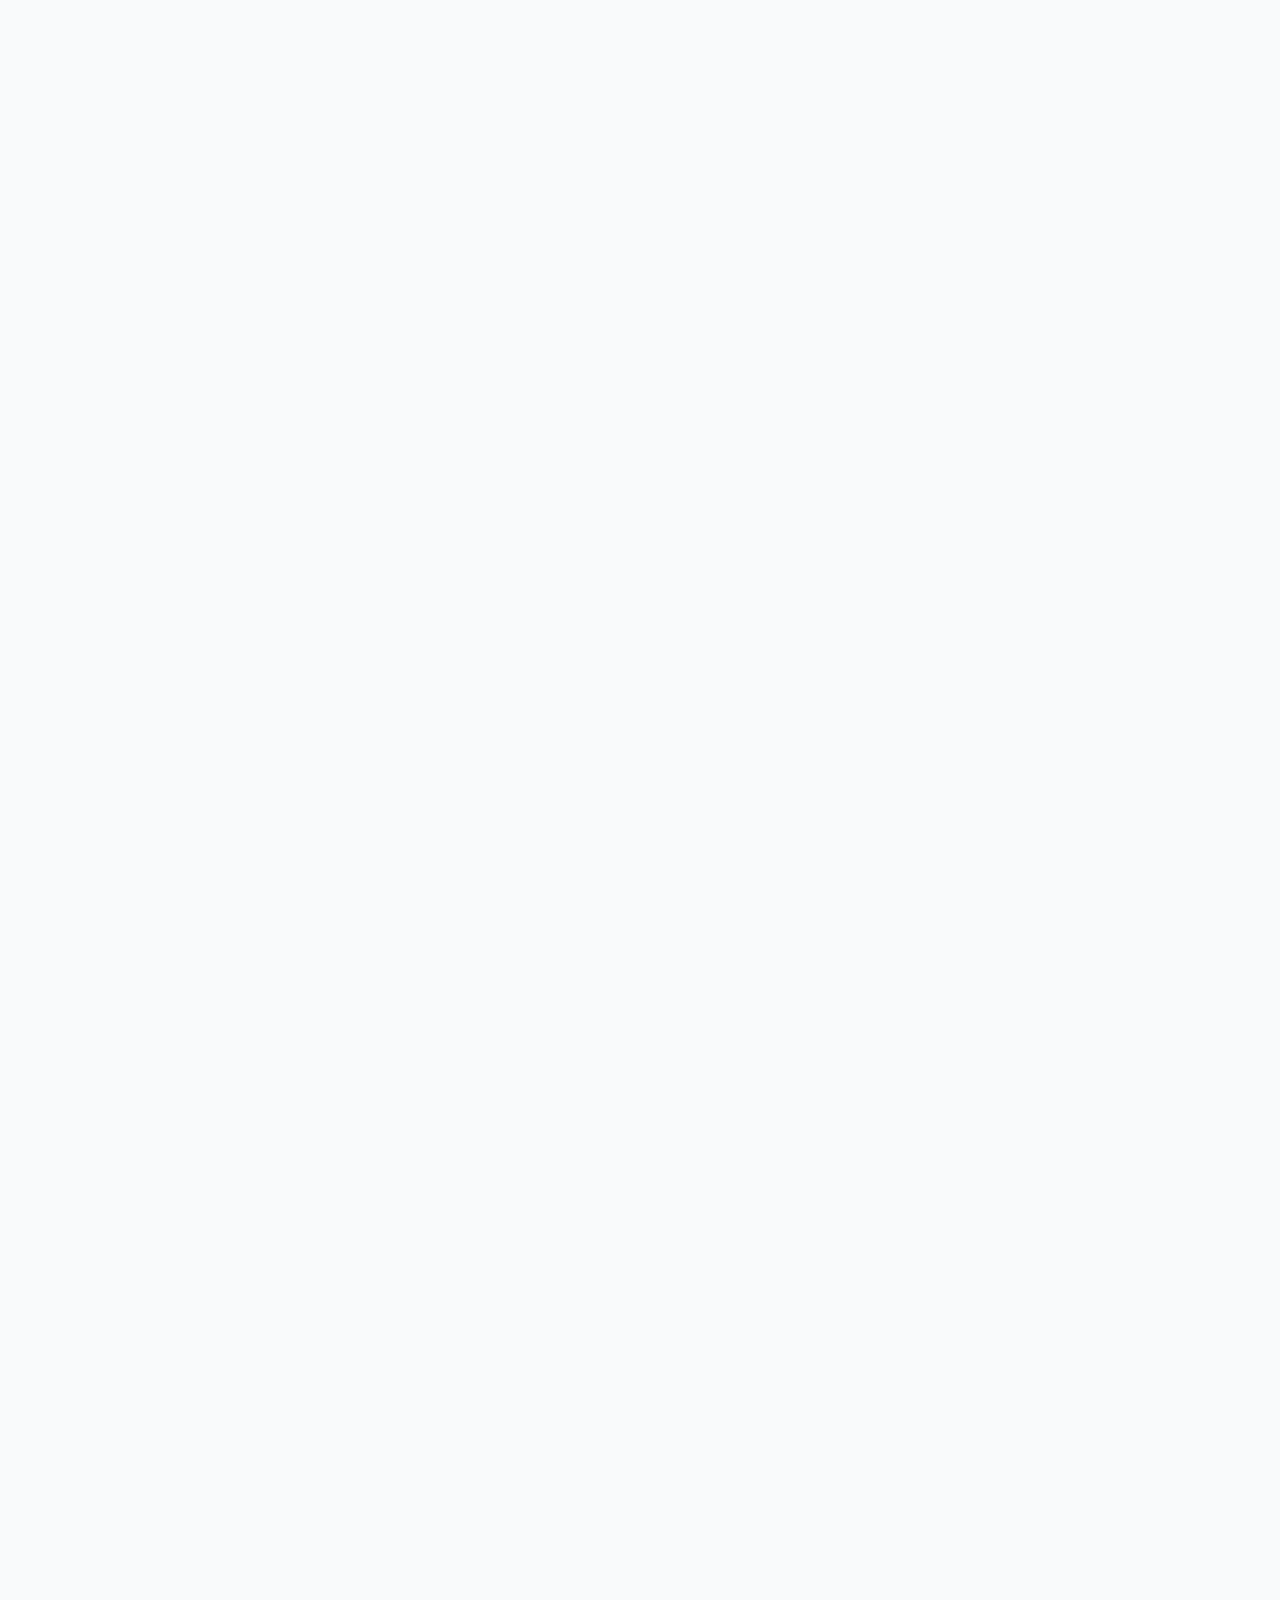
==== commit 7b9339e9: "Add password authentication" ====
--- a/index.html
+++ b/index.html
@@ -1,6 +1,7 @@
 <!DOCTYPE html>
 <html lang="ja">
 <head>
+  <script src="auth.js"></script>
   <meta charset="UTF-8">
   <meta name="viewport" content="width=device-width, initial-scale=1.0">
   <title>IE/QC/TPM-LMS | 製造業専門技術者育成プラットフォーム</title>
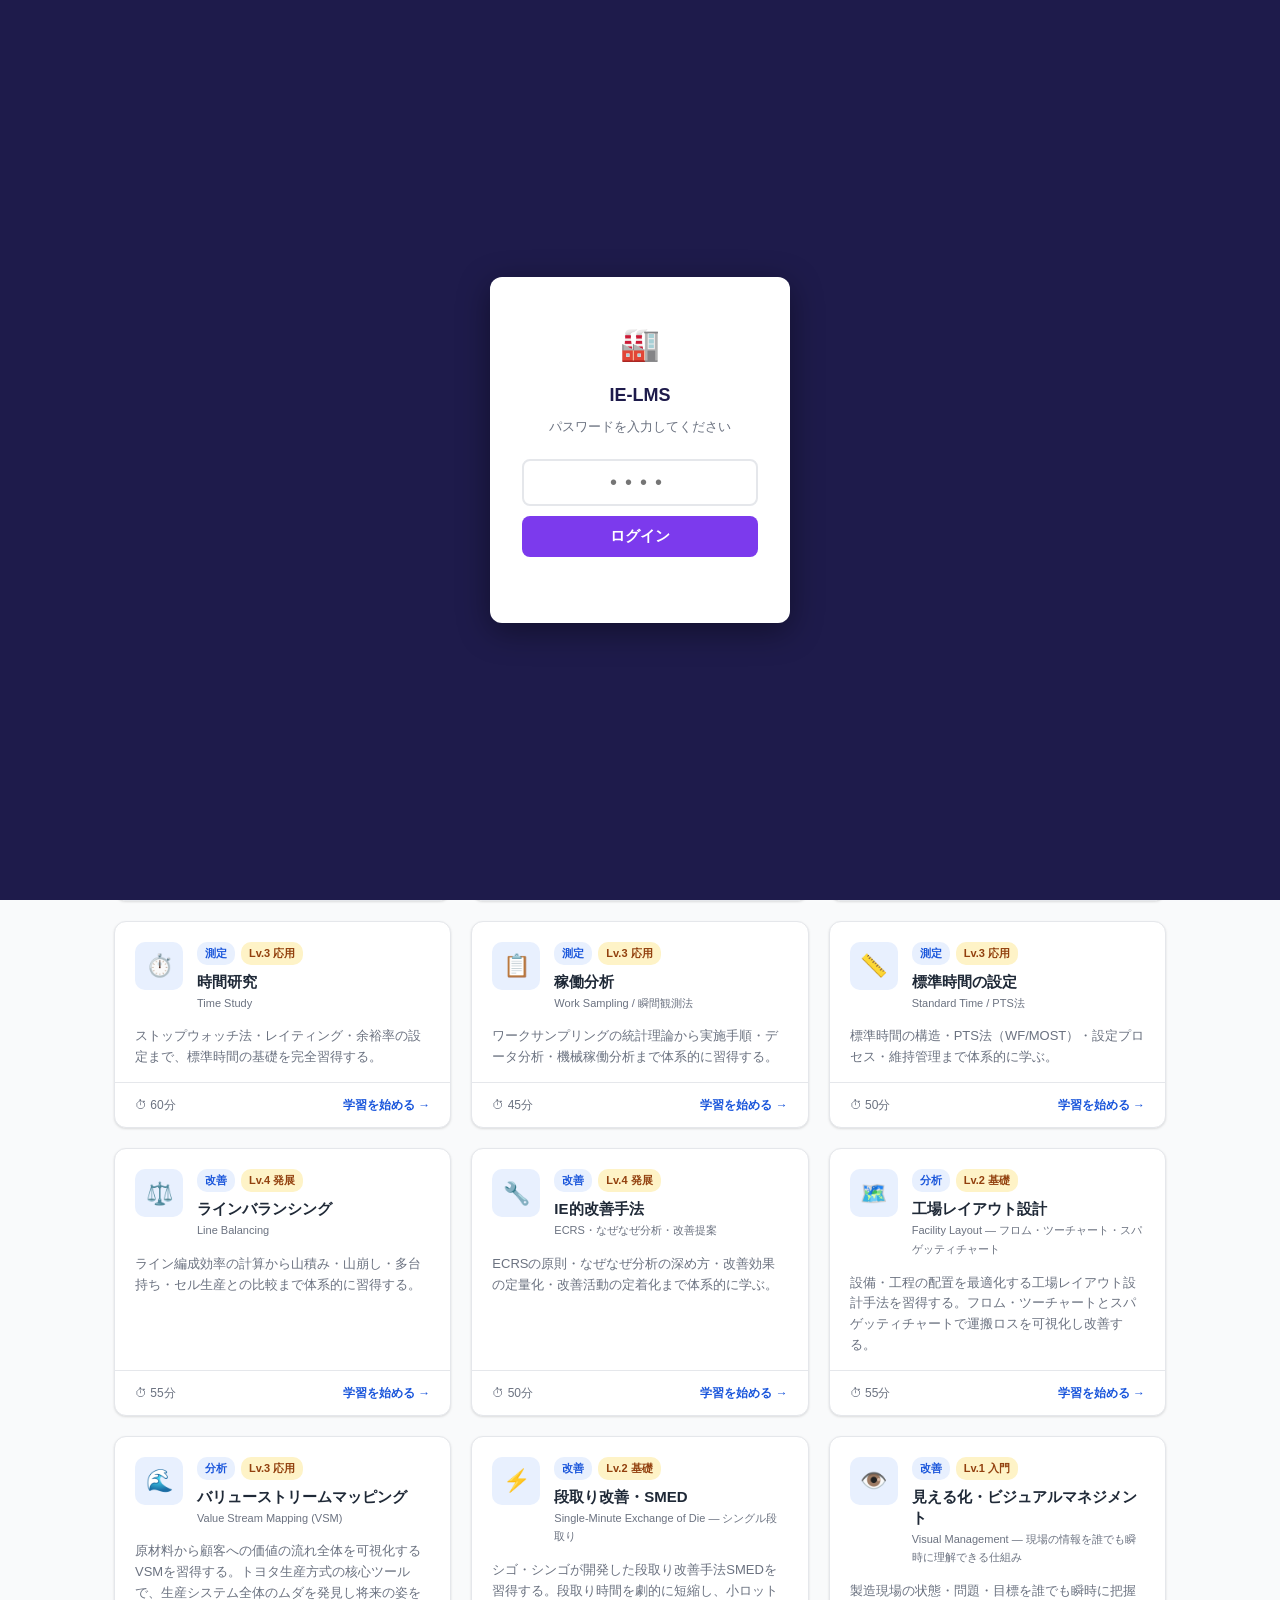
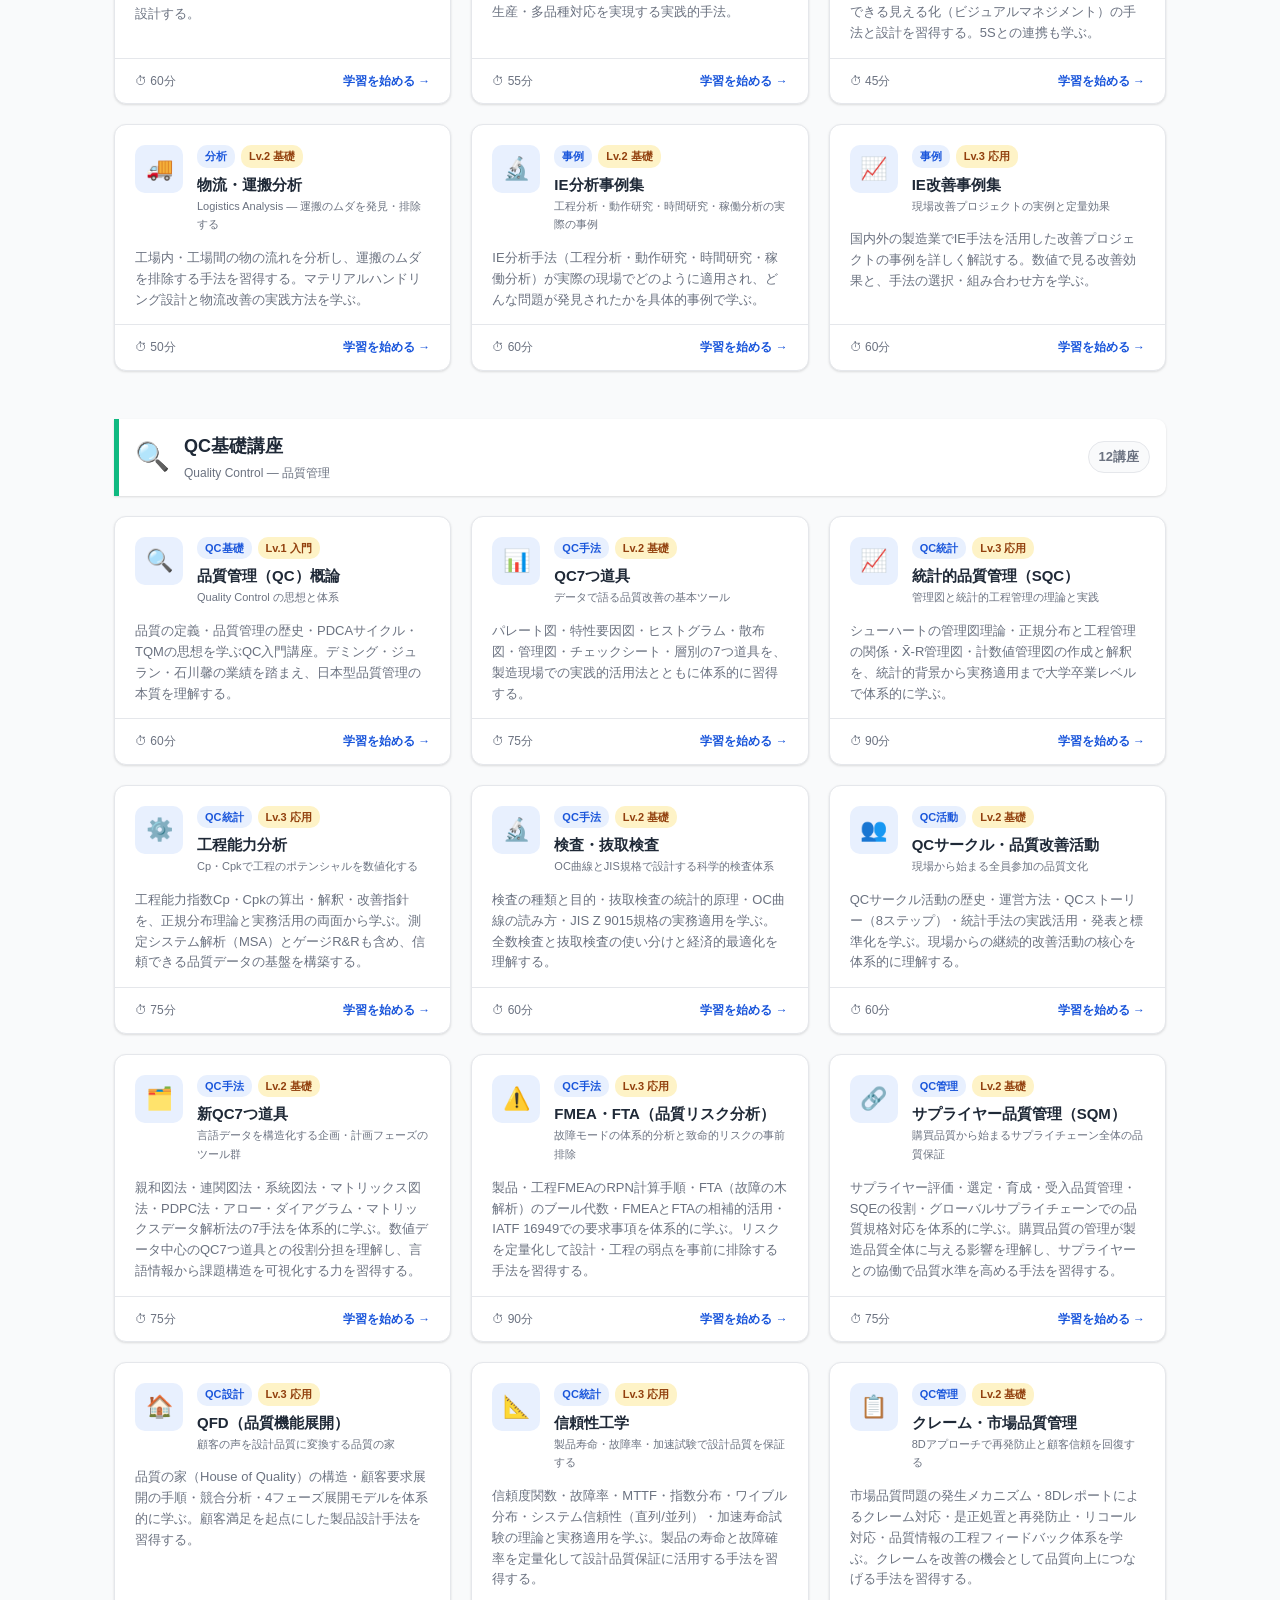
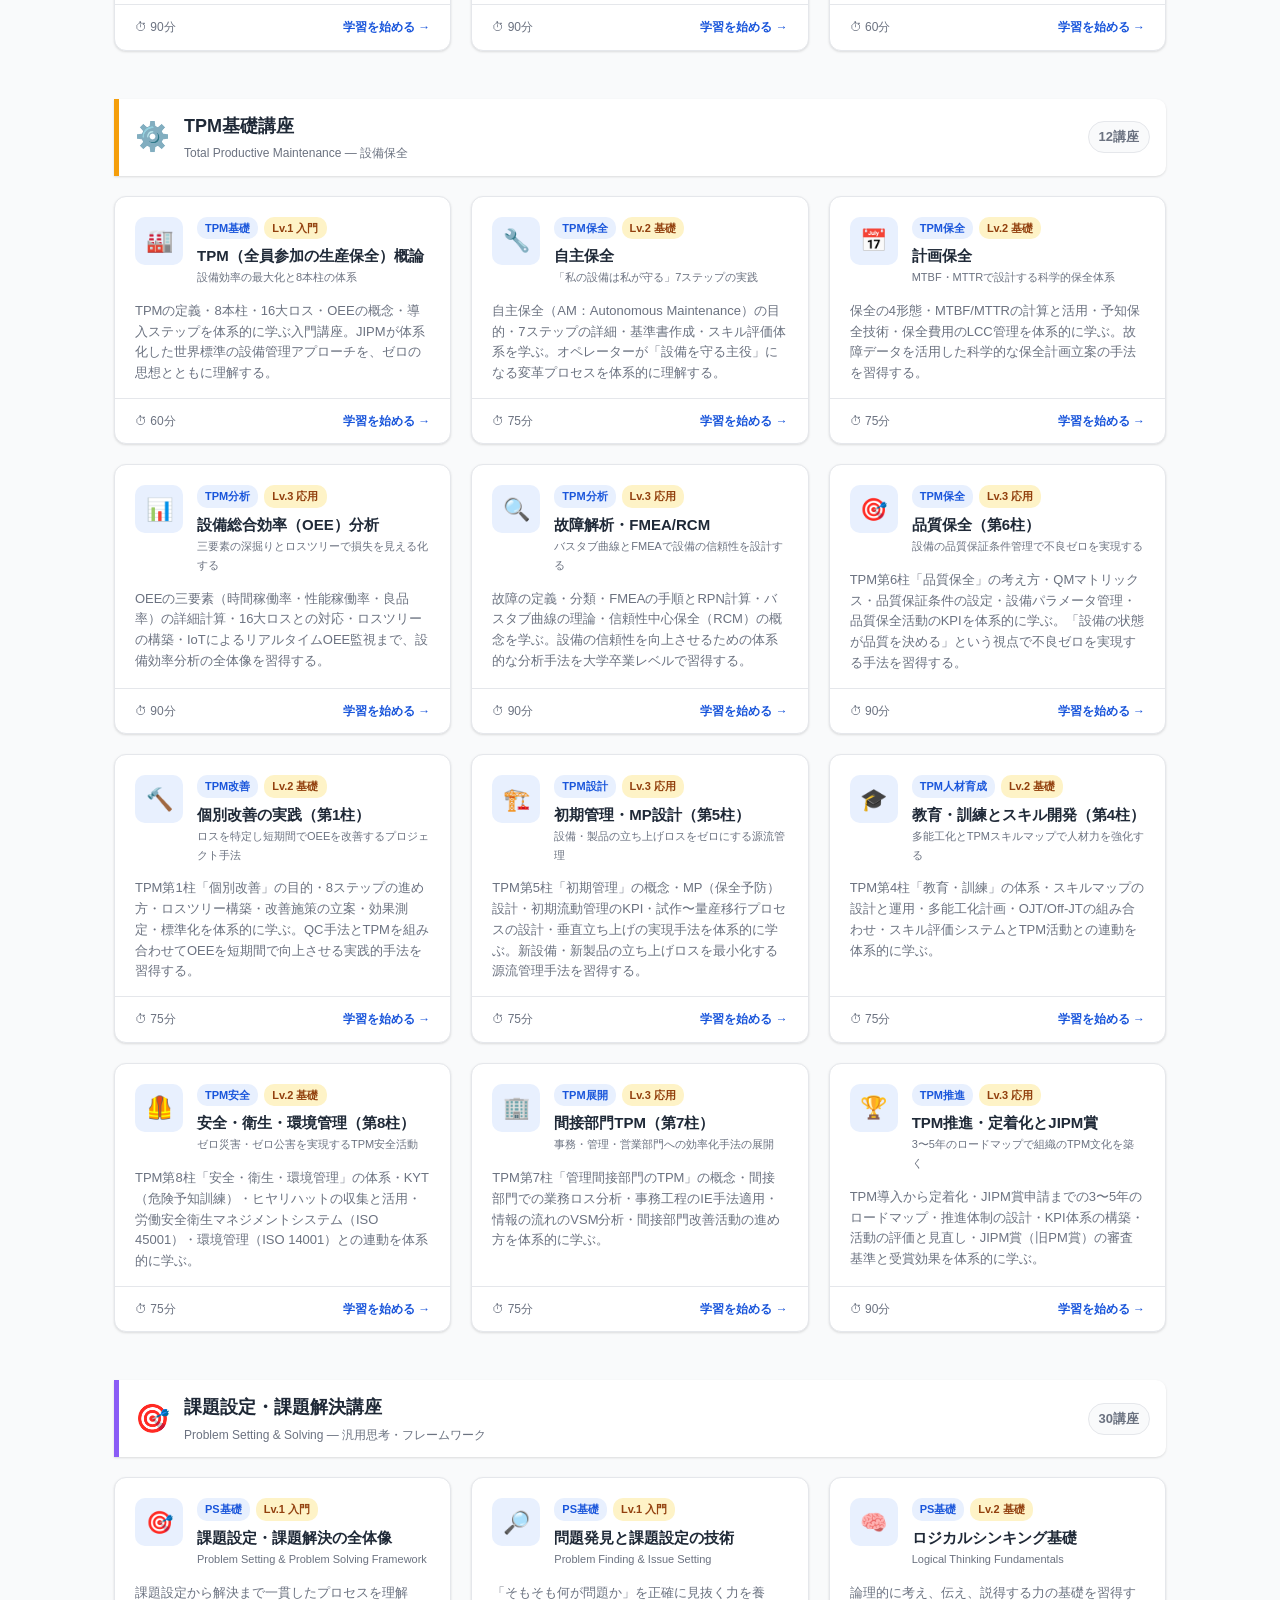
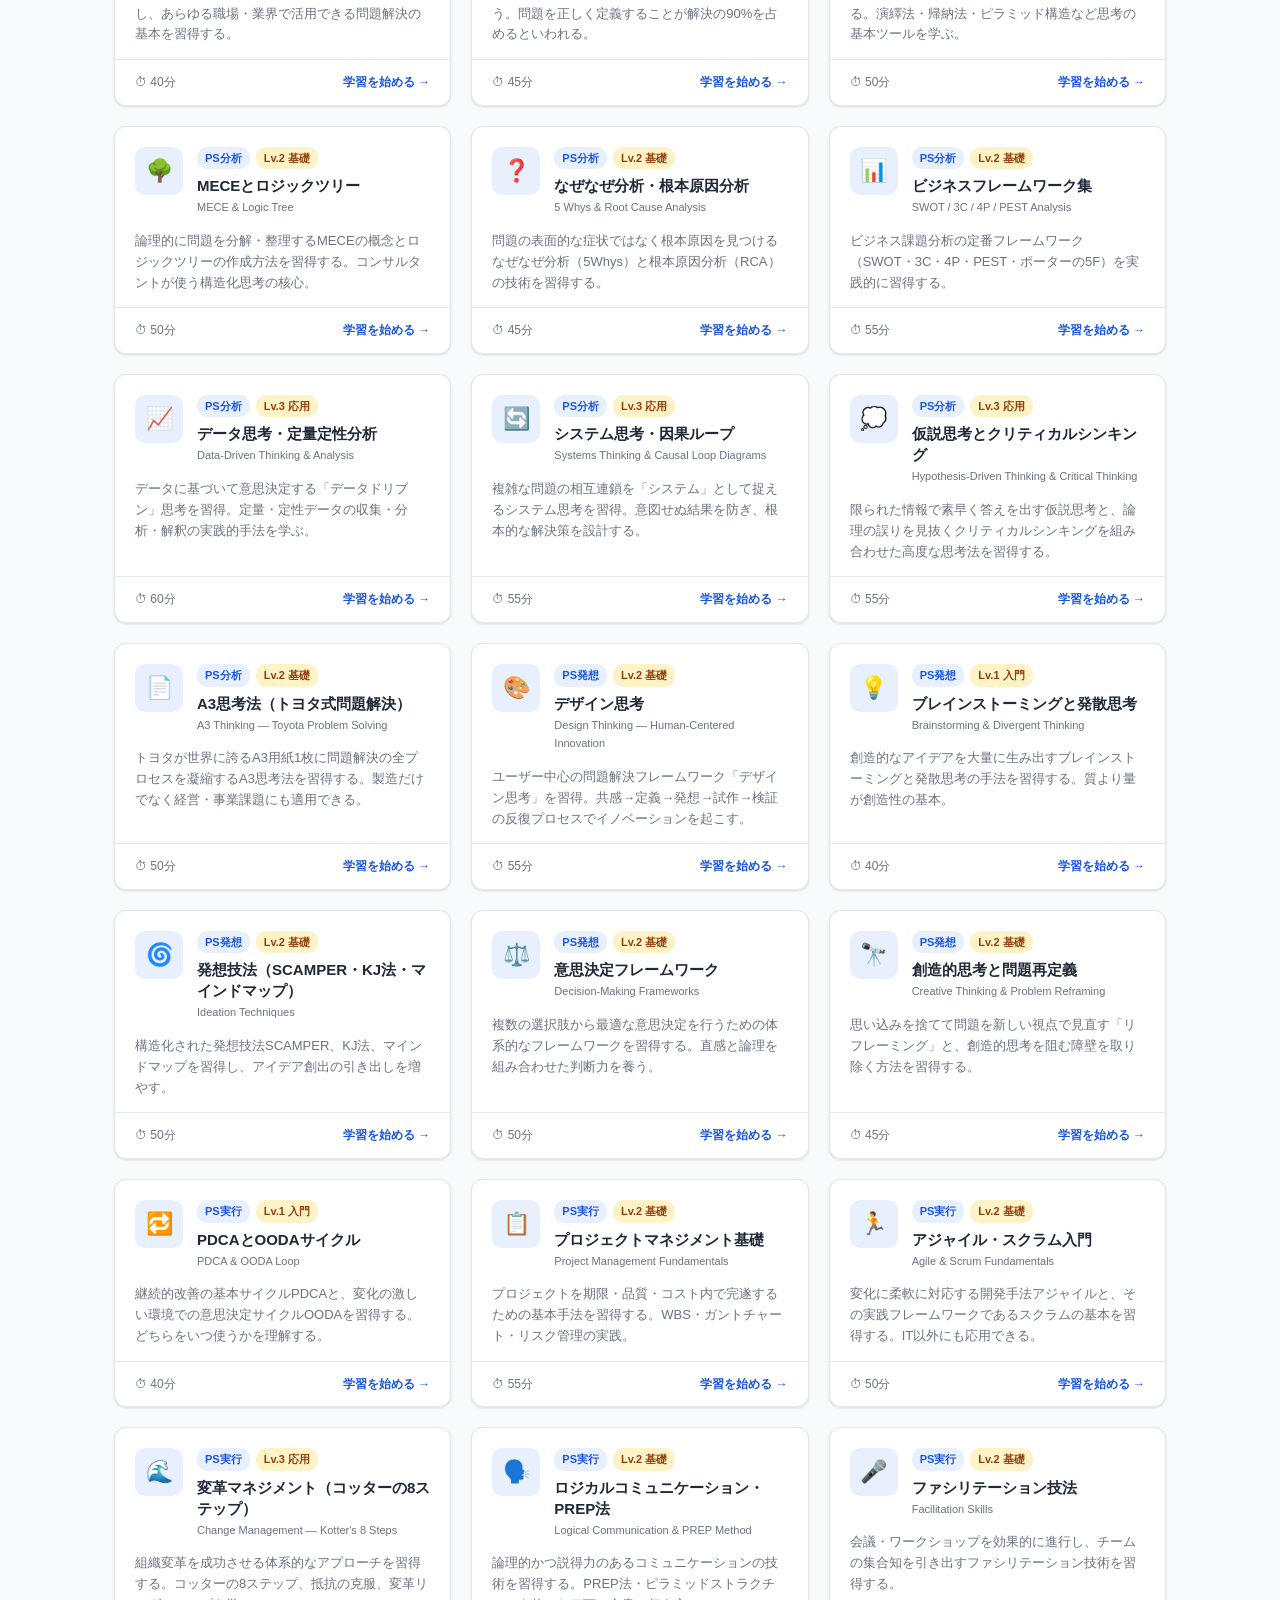
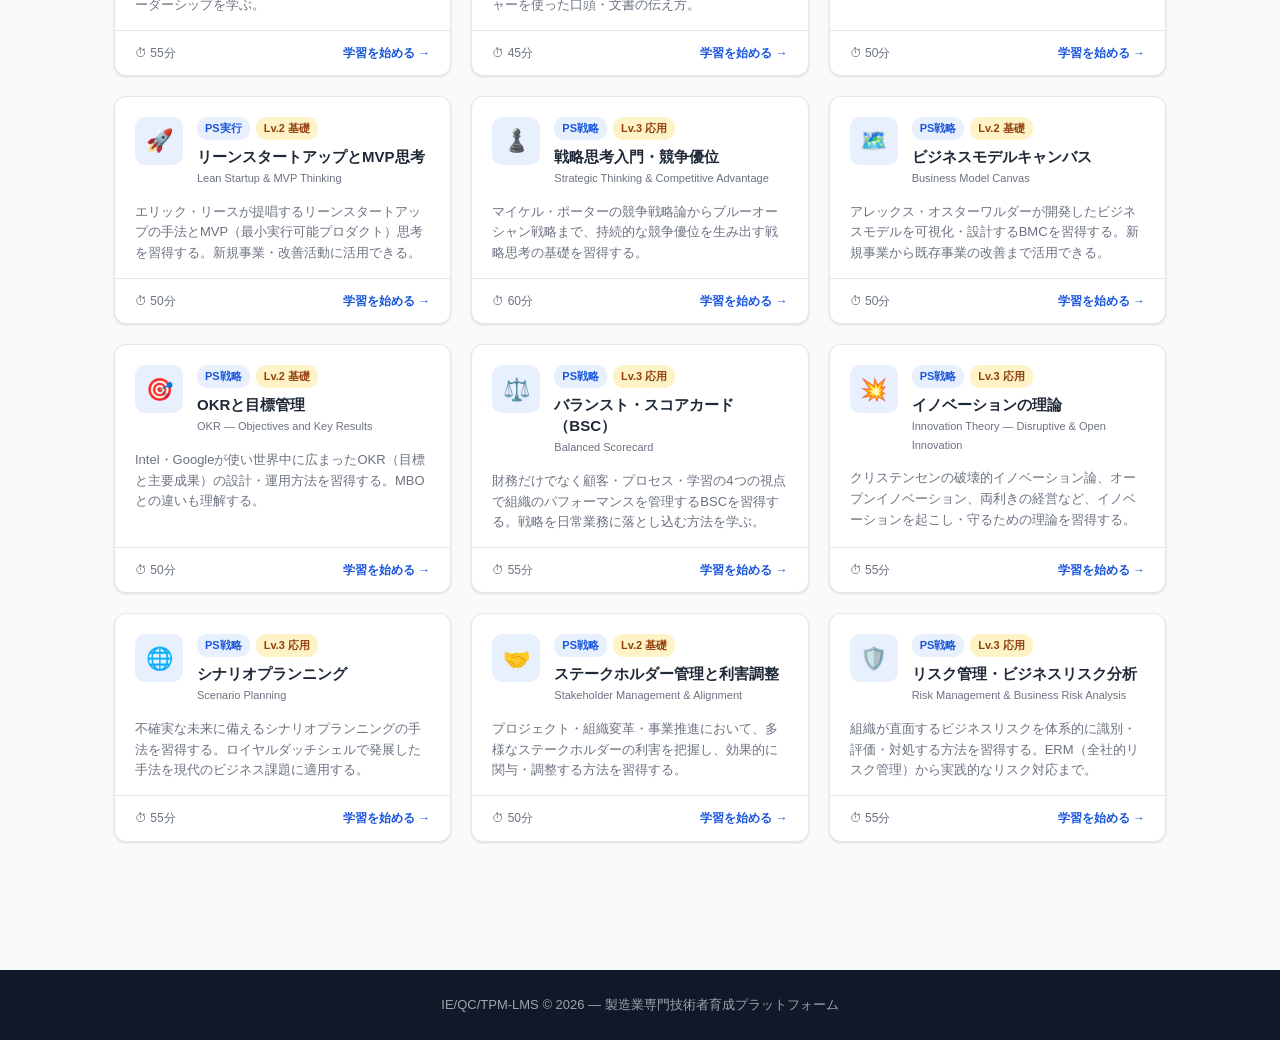
==== commit 5a6ae891: "Rewrite auth: move script to body end, remove visibility trick" ====
--- a/index.html
+++ b/index.html
@@ -1,7 +1,6 @@
 <!DOCTYPE html>
 <html lang="ja">
 <head>
-  <script src="auth.js"></script>
   <meta charset="UTF-8">
   <meta name="viewport" content="width=device-width, initial-scale=1.0">
   <title>IE/QC/TPM-LMS | 製造業専門技術者育成プラットフォーム</title>
@@ -174,5 +173,6 @@
 
 <link rel="stylesheet" href="chat-widget.css">
 <script src="chat-widget.js"></script>
+<script src="auth.js"></script>
 </body>
 </html>
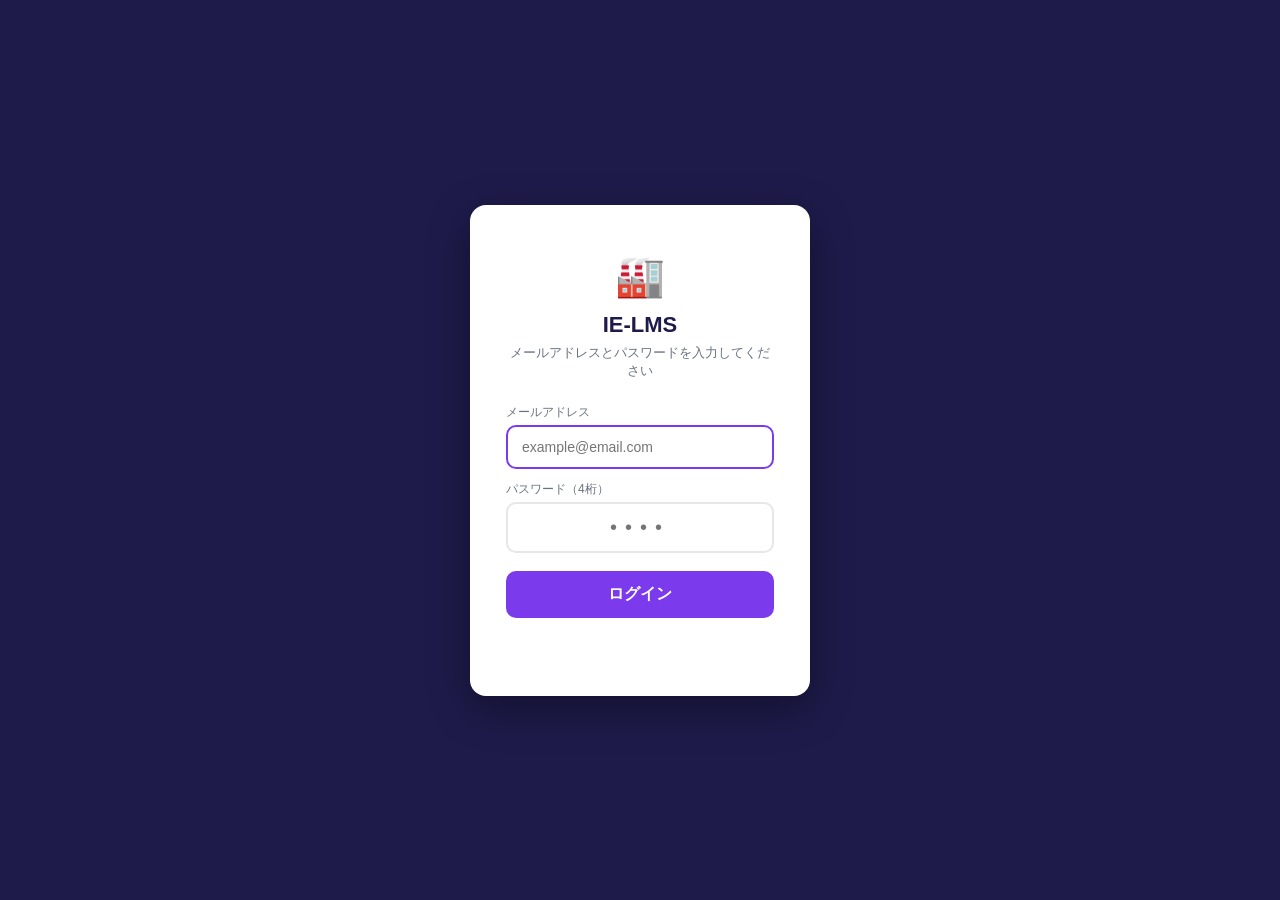
==== commit 6a81c639: "Add the owner-only IE introduction video entry to the homepage and course" ====
--- a/index.html
+++ b/index.html
@@ -48,6 +48,8 @@
 
 <main class="main-content">
 
+  <section class="lesson-video lesson-video-featured" id="intro-video" hidden></section>
+
   <div class="filter-row">
     <span class="filter-label">科目：</span>
     <button class="filter-btn active" data-filter="all">すべて</button>
@@ -70,6 +72,7 @@
 <script src="data/tpm_courses.js"></script>
 <script src="data/ps_courses.js"></script>
 <script src="data/courses.js"></script>
+<script src="course-video.js"></script>
 <script>
   const LEVEL_LABELS = ['', '入門', '基礎', '応用', '発展'];
   const SUBJECT_CONFIG = {
@@ -155,6 +158,7 @@
   }
 
   // Init stats
+  mountCourseVideo(document.getElementById('intro-video'), COURSES.find(c => c.id === 'ie-overview'), true);
   document.getElementById('total-courses').textContent = COURSES.length;
   document.getElementById('total-minutes').textContent = calcTotalMinutes();
 
--- a/style.css
+++ b/style.css
@@ -158,6 +158,14 @@
   padding: 40px 24px 80px;
 }
 
+.lesson-video { scroll-margin-top: 72px; margin: 0 0 1.5rem; padding: clamp(1.1rem, 3vw, 1.8rem); border: 1px solid #cddcf1; border-left: 4px solid var(--primary); border-radius: 10px; background: #fff; }
+.lesson-video[hidden] { display: none; }
+.lesson-video h2 { font-size: clamp(1.25rem, 3vw, 1.65rem); margin: 2px 0 4px; }
+.lesson-video-meta { color: var(--primary-dark); font-size: .875rem; font-weight: 700; }
+.lesson-video-open { display: inline-block; padding: .6rem 1rem; margin-top: .75rem; background: var(--primary-dark); color: white; font-weight: 650; border-radius: 6px; text-decoration: none; }
+.lesson-video-open:focus-visible { outline: 3px solid #e78a29; outline-offset: 3px; }
+.lesson-video-availability { color: #536071; font-size: .875rem; margin-top: .45rem; }
+
 /* ===== FILTER TABS ===== */
 .filter-row {
   display: flex;
